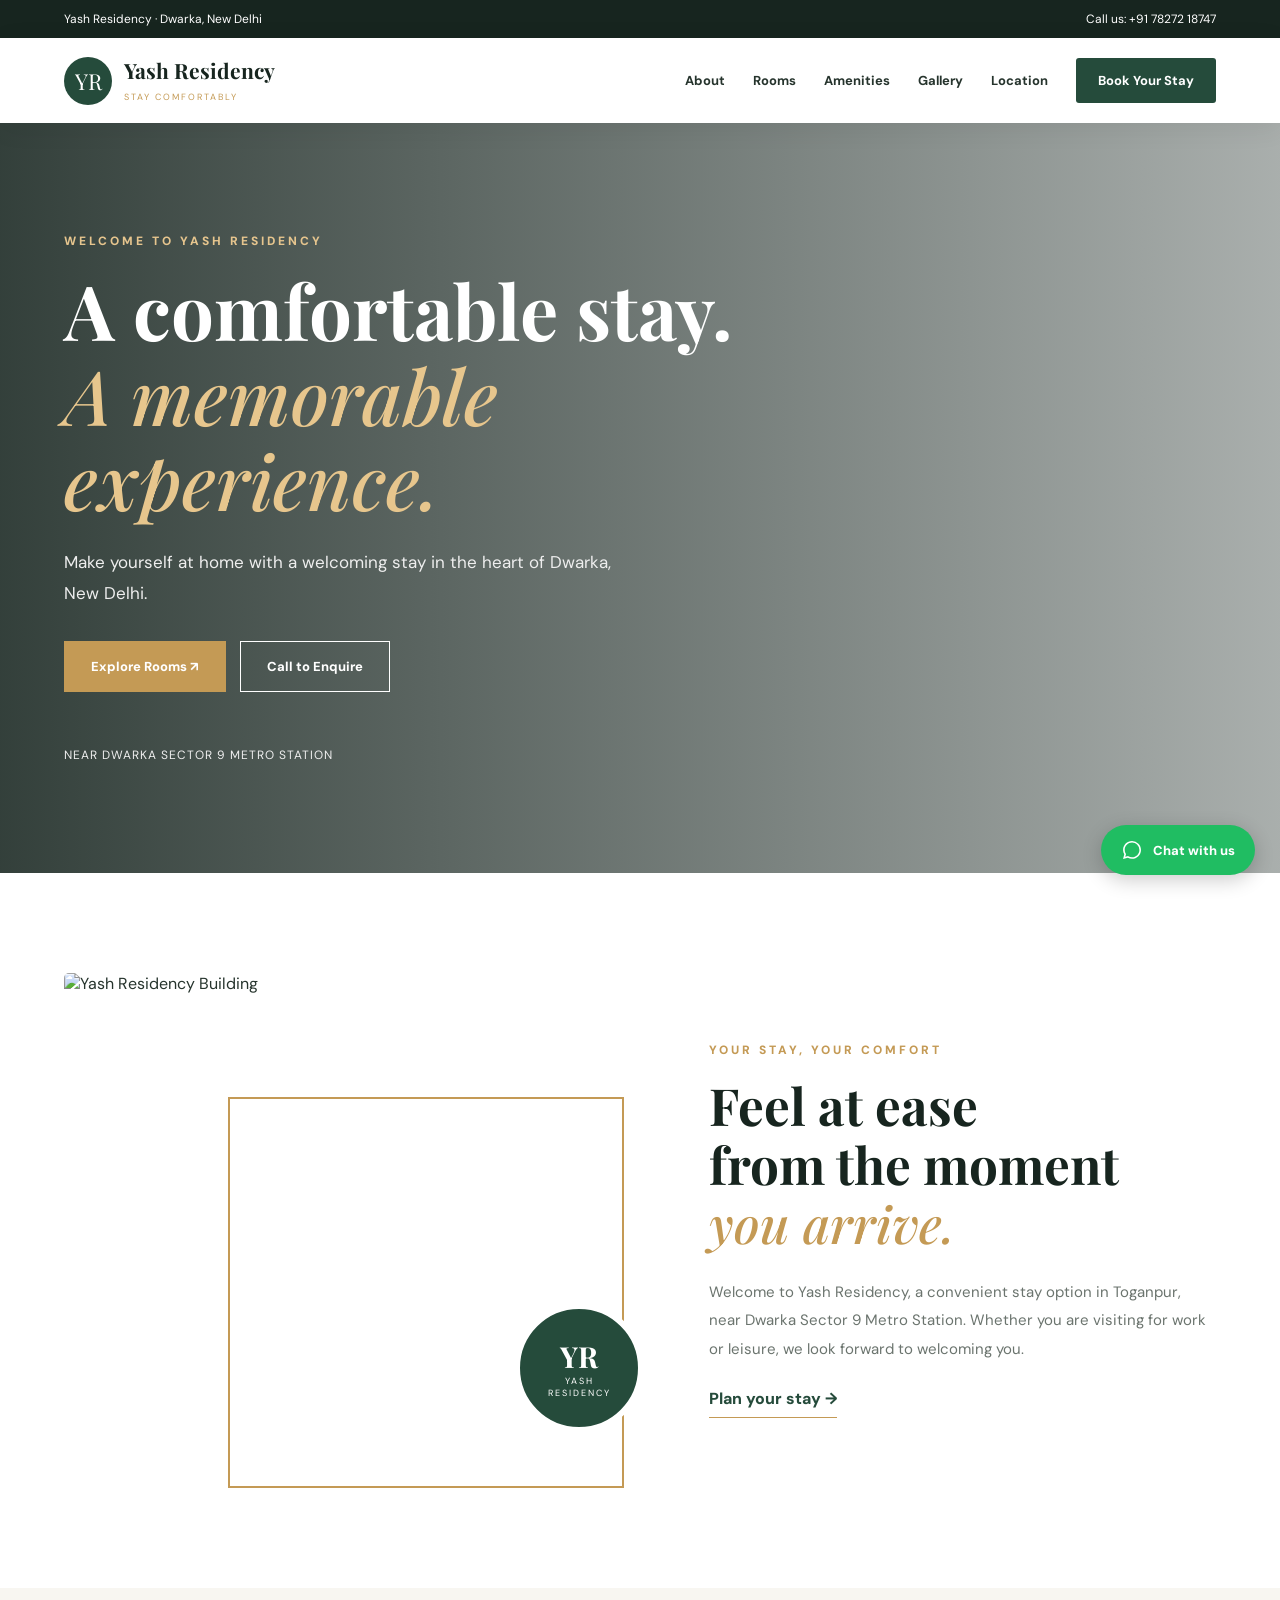
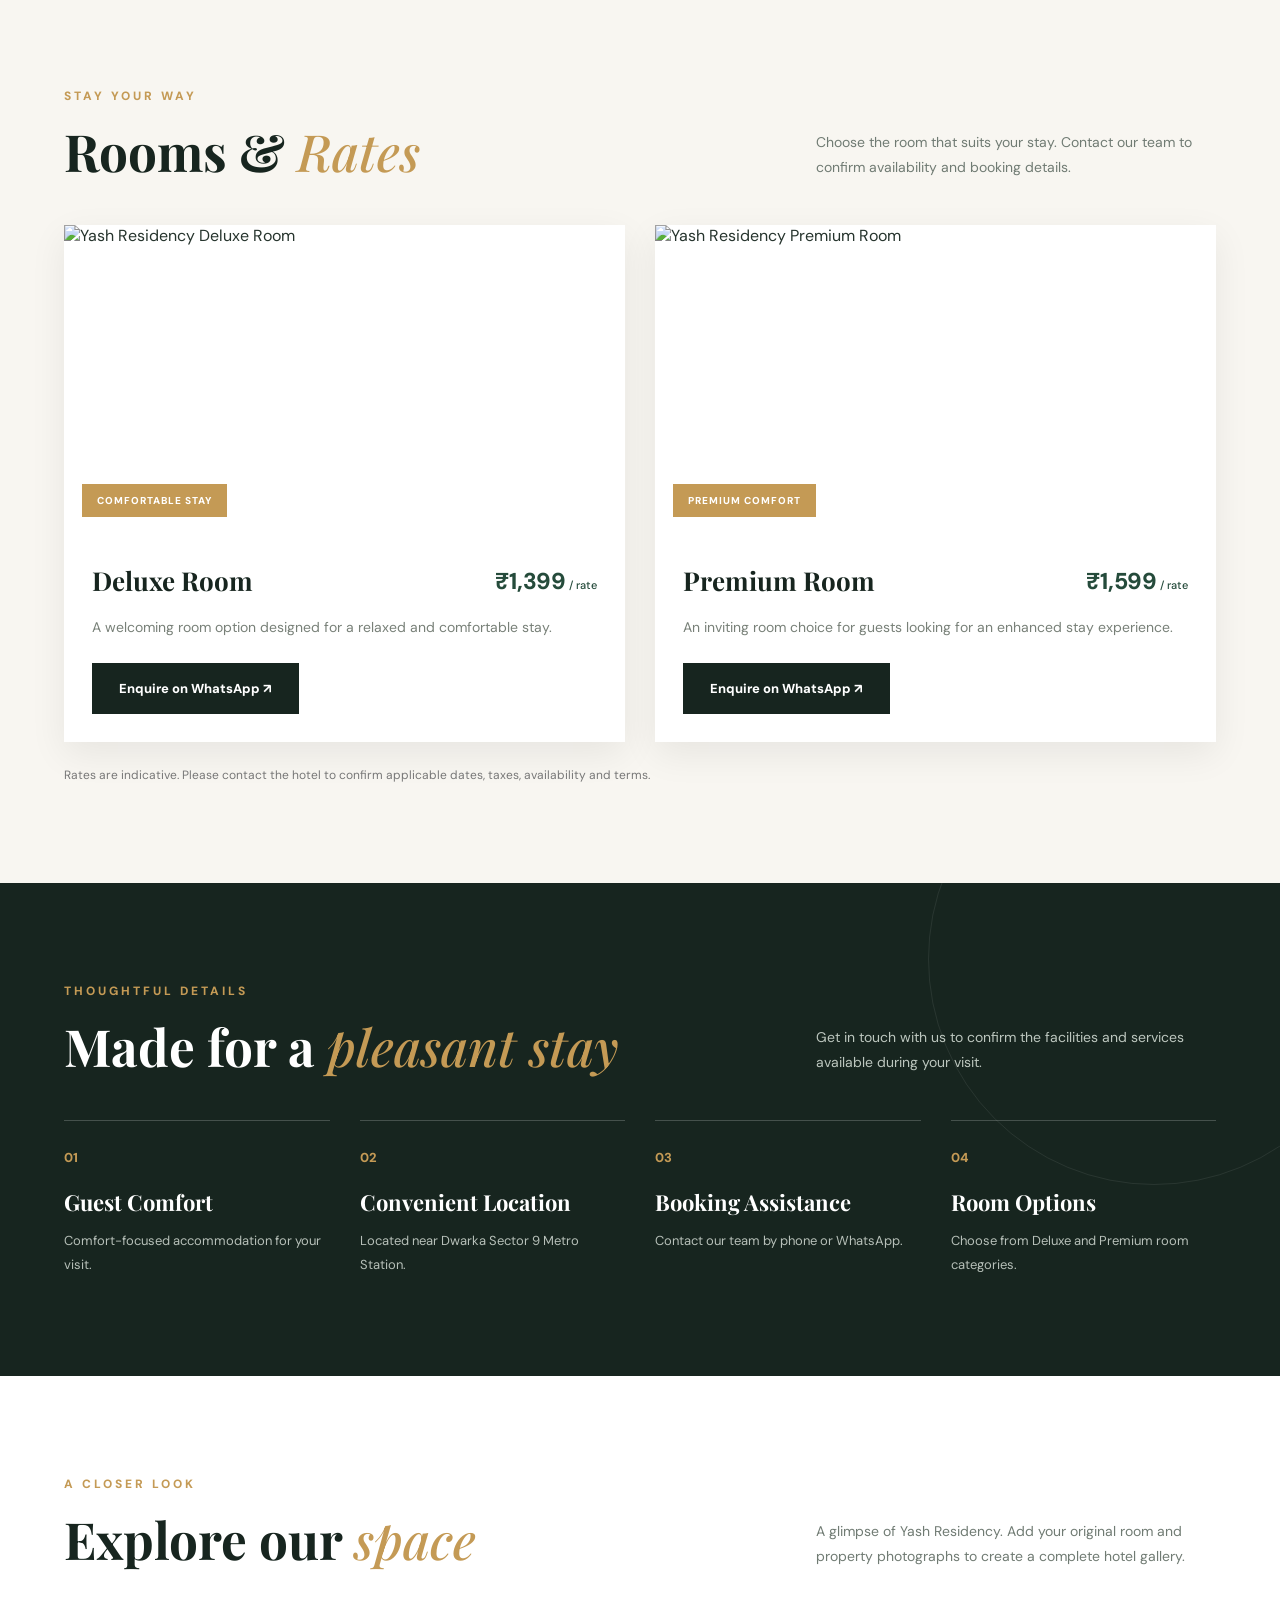
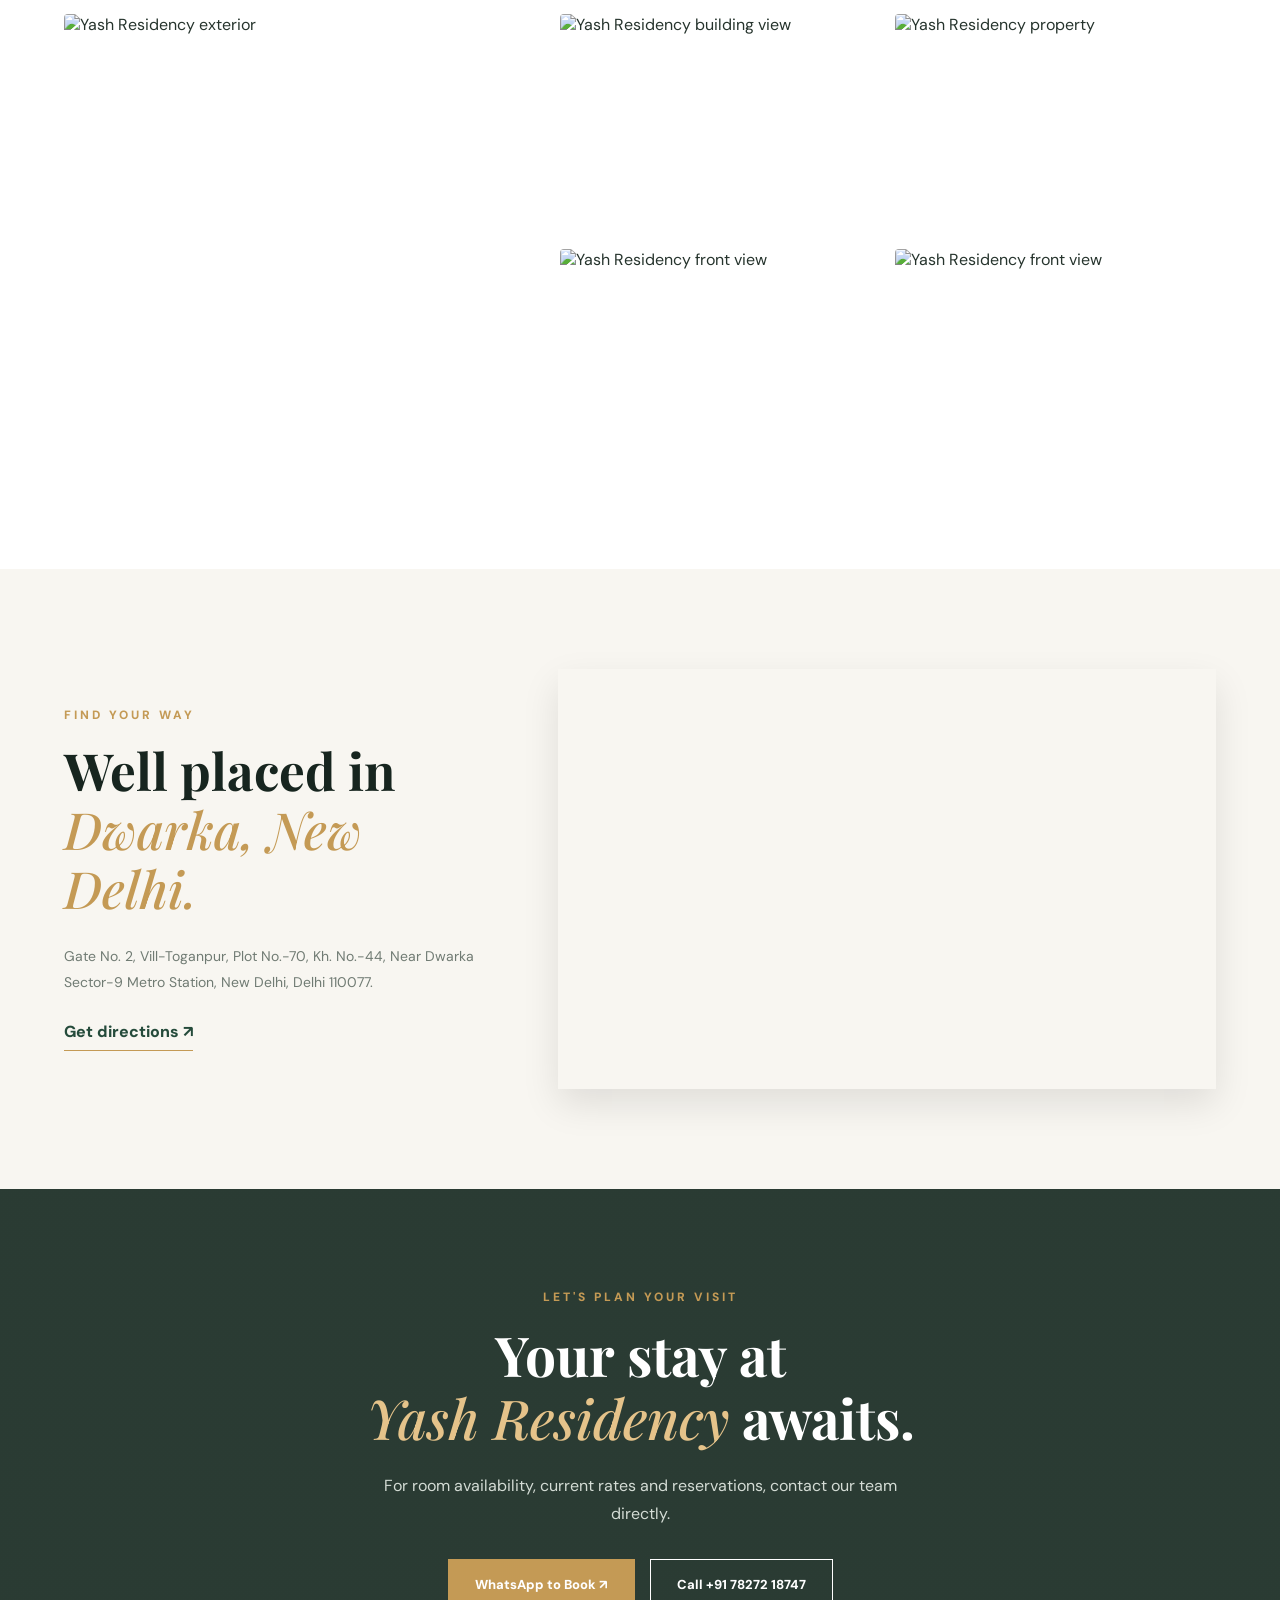
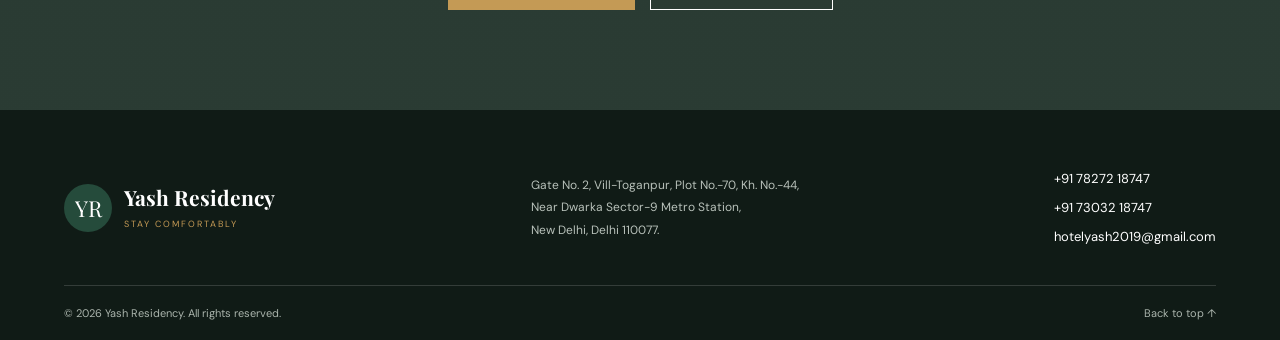
==== index.html @ b63e651e "Add files via upload" ====
<!DOCTYPE html>
<html lang="en">
<head>
<meta charset="UTF-8">
<meta name="viewport" content="width=device-width, initial-scale=1.0">
<meta name="description" content="Yash Residency - Luxury A/C Rooms in Dwarka, New Delhi.">
<title>Yash Residency | Luxury A/C Rooms</title>

<link rel="preconnect" href="https://fonts.googleapis.com">
<link rel="preconnect" href="https://fonts.gstatic.com" crossorigin>
<link href="https://fonts.googleapis.com/css2?family=DM+Sans:wght@400;500;600;700;800&family=Playfair+Display:wght@500;600;700&display=swap" rel="stylesheet">

<style>
:root {
  --dark:#17251f;
  --green:#254b3b;
  --gold:#c49a55;
  --cream:#f8f6f1;
  --white:#fff;
  --text:#26342d;
}

*{margin:0;padding:0;box-sizing:border-box}
html{scroll-behavior:smooth}
body{
  font-family:'DM Sans',sans-serif;
  color:var(--text);
  background:#fff;
}
a{text-decoration:none;color:inherit}
img{width:100%;display:block}
.container{width:min(1180px,90%);margin:auto}
.section-pad{padding:100px 0}
.eyebrow{
  color:var(--gold);
  font-size:12px;
  font-weight:800;
  letter-spacing:3px;
  display:block;
  margin-bottom:18px;
}
h1,h2,h3{font-family:'Playfair Display',serif}
h2{font-size:clamp(34px,4vw,53px);line-height:1.15;color:var(--dark)}
h2 em{color:var(--gold);font-weight:500}

/* TOP BAR */
.topbar{
  background:var(--dark);
  color:white;
  padding:11px 0;
  font-size:12px;
}
.topbar-inner{
  display:flex;
  justify-content:space-between;
  gap:15px;
}

/* HEADER */
.site-header{
  position:sticky;
  top:0;
  z-index:1000;
  background:#fff;
  box-shadow:0 5px 25px rgba(0,0,0,.07);
}
.nav-wrap{
  min-height:85px;
  display:flex;
  align-items:center;
  justify-content:space-between;
  gap:20px;
}
.brand{display:flex;align-items:center;gap:12px}
.brand-mark{
  width:48px;height:48px;
  display:grid;place-items:center;
  background:var(--green);
  color:white;
  font-family:'Playfair Display',serif;
  font-size:22px;
  border-radius:50%;
}
.brand-copy strong{
  display:block;
  color:var(--dark);
  font-family:'Playfair Display',serif;
  font-size:21px;
}
.brand-copy small{
  color:var(--gold);
  letter-spacing:2px;
  font-size:9px;
}
.main-nav{display:flex;align-items:center;gap:28px}
.main-nav a{
  font-size:13px;
  font-weight:700;
  transition:.3s;
}
.main-nav a:hover{color:var(--gold)}
.main-nav .nav-cta{
  background:var(--green);
  color:white;
  padding:14px 22px;
  border-radius:3px;
}
.menu-toggle{
  display:none;
  background:none;
  border:0;
  font-size:27px;
  cursor:pointer;
}

/* HERO */
.hero{
  min-height:690px;
  position:relative;
  display:flex;
  align-items:center;
  color:white;
  background:
    linear-gradient(90deg,rgba(10,25,19,.83),rgba(10,25,19,.35)),
    url('images/Modern Marble Lobby Reception.png') center 48%/cover no-repeat;
}
.hero-content{position:relative;z-index:2;padding:110px 0}
.hero .eyebrow{color:#e6c58e}
.hero h1{
  font-size:clamp(44px,6vw,76px);
  line-height:1.12;
  max-width:800px;
  margin-bottom:25px;
}
.hero h1 em{color:#e7c68d;font-weight:500}
.hero-text{
  max-width:570px;
  color:#eee;
  font-size:17px;
  line-height:1.8;
  margin-bottom:32px;
}
.hero-actions{display:flex;gap:14px;flex-wrap:wrap}
.btn{
  display:inline-flex;
  justify-content:center;
  align-items:center;
  gap:15px;
  padding:16px 26px;
  font-size:13px;
  font-weight:800;
  transition:.3s;
  border:1px solid transparent;
}
.btn-gold{background:var(--gold);color:white}
.btn-gold:hover{background:#a77d3c;transform:translateY(-3px)}
.btn-outline{border-color:white;color:white}
.btn-outline:hover{background:white;color:var(--dark)}
.hero-note{
  margin-top:55px;
  font-size:12px;
  letter-spacing:1px;
  color:#eee;
}

/* INTRO */
.intro-grid{
  display:grid;
  grid-template-columns:1.05fr .95fr;
  align-items:center;
  gap:85px;
}
.intro-visual{position:relative;padding:0 25px 25px 0}
.intro-photo{
  height:490px;
  overflow:hidden;
  border-radius:5px;
}
.intro-photo img{height:100%;object-fit:cover}
.intro-visual:after{
  content:"";
  position:absolute;
  width:70%;
  height:75%;
  border:2px solid var(--gold);
  bottom:0;
  right:0;
  z-index:-1;
}
.experience-stamp{
  position:absolute;
  right:-20px;
  bottom:55px;
  width:130px;height:130px;
  border-radius:50%;
  background:var(--green);
  color:white;
  display:flex;
  align-items:center;
  justify-content:center;
  flex-direction:column;
  border:6px solid white;
}
.experience-stamp strong{font-size:29px;font-family:'Playfair Display'}
.experience-stamp span{font-size:9px;letter-spacing:2px;text-align:center}
.intro-copy h2{margin-bottom:25px}
.intro-copy p{
  font-size:15px;
  line-height:1.9;
  color:#6b746e;
  margin-bottom:25px;
}
.text-link{
  color:var(--green);
  font-weight:800;
  border-bottom:1px solid var(--gold);
  padding-bottom:8px;
  display:inline-block;
}

/* ROOMS */
.rooms{background:var(--cream)}
.section-heading{
  display:flex;
  justify-content:space-between;
  align-items:end;
  gap:30px;
  margin-bottom:45px;
}
.section-heading p{
  max-width:400px;
  color:#707b73;
  line-height:1.8;
  font-size:14px;
}
.room-grid{
  display:grid;
  grid-template-columns:repeat(2,1fr);
  gap:30px;
}
.room-card{
  background:white;
  box-shadow:0 12px 35px rgba(0,0,0,.07);
  overflow:hidden;
  transition:.35s;
}
.room-card:hover{transform:translateY(-7px)}
.room-image{
  height:310px;
  position:relative;
  overflow:hidden;
}
.room-image img{
  height:100%;
  object-fit:cover;
  transition:.5s;
}
.room-card:hover .room-image img{transform:scale(1.05)}
.room-tag{
  position:absolute;
  bottom:18px;
  left:18px;
  background:var(--gold);
  color:white;
  padding:10px 15px;
  font-size:10px;
  letter-spacing:1px;
  font-weight:800;
}
.room-info{padding:28px}
.room-title-row{
  display:flex;
  justify-content:space-between;
  align-items:center;
  gap:15px;
  flex-wrap:wrap;
}
.room-title-row h3{font-size:26px;color:var(--dark)}
.room-price{font-size:23px;color:var(--green);font-weight:800}
.room-price small{font-size:11px;font-weight:500}
.room-info p{
  color:#788078;
  line-height:1.8;
  font-size:14px;
  margin:17px 0 22px;
}
.btn-dark{background:var(--dark);color:white}
.btn-dark:hover{background:var(--gold)}
.rate-note{
  font-size:12px;
  color:#777;
  margin-top:25px;
}

/* AMENITIES */
.amenities{
  background:var(--dark);
  color:white;
  position:relative;
  overflow:hidden;
}
.amenities:before{
  content:"";
  position:absolute;
  width:450px;height:450px;
  border:1px solid rgba(255,255,255,.08);
  border-radius:50%;
  right:-100px;top:-150px;
}
.section-heading-light h2{color:white}
.section-heading-light p{color:#bdc7bf}
.amenity-grid{
  display:grid;
  grid-template-columns:repeat(4,1fr);
  gap:30px;
}
.amenity{
  border-top:1px solid rgba(255,255,255,.2);
  padding-top:25px;
}
.amenity span{
  color:var(--gold);
  font-size:13px;
  font-weight:800;
}
.amenity h3{font-size:22px;margin:20px 0 12px}
.amenity p{
  color:#b7c0b9;
  font-size:13px;
  line-height:1.8;
}

/* GALLERY */
.gallery-grid{
  display:grid;
  grid-template-columns:1.5fr 1fr 1fr;
  grid-template-rows:220px 220px;
  gap:15px;
}
.gallery-item{
  overflow:hidden;
  border-radius:4px;
}
.gallery-item img{
  height:100%;
  object-fit:cover;
  transition:.5s;
}
.gallery-item:hover img{transform:scale(1.07)}
.gallery-large{grid-row:span 2}

/* LOCATION */
.location{background:var(--cream)}
.location-grid{
  display:grid;
  grid-template-columns:.8fr 1.2fr;
  align-items:center;
  gap:55px;
}
.location-copy h2{margin-bottom:25px}
.location-copy p{
  color:#707b73;
  line-height:1.9;
  font-size:14px;
  margin-bottom:25px;
}
.map-wrap{
  height:420px;
  box-shadow:0 15px 35px rgba(0,0,0,.1);
}
.map-wrap iframe{width:100%;height:100%;border:0}

/* BOOKING */
.booking{
  text-align:center;
  color:white;
  background:
   linear-gradient(rgba(16,35,26,.89),rgba(16,35,26,.89)),
   url('images/hotel-exterior.jpg') center/cover no-repeat;
}
.booking h2{color:white;font-size:clamp(36px,5vw,55px)}
.booking h2 em{color:#e5c38a}
.booking p{
  color:#d4dcd5;
  max-width:550px;
  margin:22px auto 30px;
  line-height:1.8;
}
.booking-actions{
  display:flex;
  justify-content:center;
  gap:15px;
  flex-wrap:wrap;
}

/* FOOTER */
.footer{background:#101b16;color:white;padding:60px 0 20px}
.footer-main{
  display:flex;
  justify-content:space-between;
  align-items:center;
  gap:30px;
  flex-wrap:wrap;
  padding-bottom:40px;
}
.brand-footer .brand-copy strong{color:white}
.footer-main p{
  color:#b8c1ba;
  font-size:12px;
  line-height:1.9;
}
.footer-contact{display:flex;flex-direction:column;gap:12px;font-size:13px}
.footer-contact a:hover{color:var(--gold)}
.footer-bottom{
  border-top:1px solid rgba(255,255,255,.15);
  padding-top:20px;
  display:flex;
  justify-content:space-between;
  gap:15px;
  font-size:11px;
  color:#aab4ac;
}

/* WHATSAPP */
.whatsapp-float{
  position:fixed;
  bottom:25px;
  right:25px;
  z-index:2000;
  background:#20bd62;
  color:white;
  padding:14px 20px;
  border-radius:50px;
  display:flex;
  align-items:center;
  gap:10px;
  font-size:13px;
  font-weight:800;
  box-shadow:0 5px 20px rgba(0,0,0,.2);
}
.whatsapp-float svg{width:22px;height:22px;fill:white}

/* RESPONSIVE */
@media(max-width:900px){
  .main-nav{gap:15px}
  .intro-grid,.location-grid{gap:35px}
  .amenity-grid{grid-template-columns:repeat(2,1fr)}
}
@media(max-width:700px){
  .topbar-inner{font-size:10px}
  .nav-wrap{min-height:72px}
  .menu-toggle{display:block}
  .main-nav{
    display:none;
    position:absolute;
    top:72px;left:0;
    width:100%;
    background:white;
    padding:20px 5%;
    flex-direction:column;
    align-items:stretch;
    gap:0;
    box-shadow:0 10px 20px rgba(0,0,0,.1);
  }
  .main-nav.active{display:flex}
  .main-nav a{padding:14px 0;border-bottom:1px solid #eee}
  .main-nav .nav-cta{text-align:center;margin-top:12px;padding:14px}
  .hero{min-height:590px;background-position:center}
  .hero-content{padding:85px 0}
  .hero h1{font-size:43px}
  .hero-text{font-size:14px}
  .section-pad{padding:70px 0}
  .intro-grid,.location-grid{grid-template-columns:1fr}
  .intro-visual{margin-right:15px}
  .intro-photo{height:330px}
  .experience-stamp{width:105px;height:105px;right:-12px}
  .section-heading{display:block}
  .section-heading p{margin-top:18px}
  .room-grid{grid-template-columns:1fr}
  .room-image{height:250px}
  .amenity-grid{grid-template-columns:1fr 1fr;gap:25px 18px}
  .gallery-grid{
    grid-template-columns:1fr 1fr;
    grid-template-rows:200px 150px 150px;
  }
  .gallery-large{grid-row:span 2}
  .map-wrap{height:330px}
  .footer-main{align-items:flex-start;flex-direction:column}
  .footer-bottom{flex-direction:column}
}
@media(max-width:400px){
  .topbar-inner{flex-direction:column;gap:5px}
  .hero h1{font-size:36px}
  .amenity-grid{grid-template-columns:1fr}
  .room-title-row h3{font-size:23px}
  .whatsapp-float{right:12px;bottom:12px}
}
</style>
</head>

<body>

<!-- TOP BAR -->
<div class="topbar">
  <div class="container topbar-inner">
    <span>Yash Residency · Dwarka, New Delhi</span>
    <a href="tel:+917827218747">Call us: +91 78272 18747</a>
  </div>
</div>

<!-- HEADER -->
<header class="site-header" id="top">
  <div class="container nav-wrap">
    <a class="brand" href="#top">
      <span class="brand-mark">YR</span>
      <span class="brand-copy">
        <strong>Yash Residency</strong>
        <small>STAY COMFORTABLY</small>
      </span>
    </a>

    <button class="menu-toggle" aria-label="Toggle navigation">☰</button>

    <nav class="main-nav">
      <a href="#about">About</a>
      <a href="#rooms">Rooms</a>
      <a href="#amenities">Amenities</a>
      <a href="#gallery">Gallery</a>
      <a href="#location">Location</a>
      <a class="nav-cta" href="#booking">Book Your Stay</a>
    </nav>
  </div>
</header>

<main>

<!-- HERO BANNER -->
<section class="hero">
  <div class="container hero-content">
    <span class="eyebrow">WELCOME TO YASH RESIDENCY</span>
    <h1>A comfortable stay.<br><em>A memorable experience.</em></h1>
    <p class="hero-text">
      Make yourself at home with a welcoming stay in the heart of Dwarka, New Delhi.
    </p>
    <div class="hero-actions">
      <a class="btn btn-gold" href="#rooms">Explore Rooms ↗</a>
      <a class="btn btn-outline" href="tel:+917827218747">Call to Enquire</a>
    </div>
    <div class="hero-note">NEAR DWARKA SECTOR 9 METRO STATION</div>
  </div>
</section>

<!-- ABOUT -->
<section class="intro section-pad" id="about">
  <div class="container intro-grid">

    <div class="intro-visual">
      <div class="intro-photo">
        <img src="images/Modern Cream Façade with Balconies.webp" alt="Yash Residency Building">
      </div>
      <div class="experience-stamp">
        <strong>YR</strong>
        <span>YASH<br>RESIDENCY</span>
      </div>
    </div>

    <div class="intro-copy">
      <span class="eyebrow">YOUR STAY, YOUR COMFORT</span>
      <h2>Feel at ease<br>from the moment<br><em>you arrive.</em></h2>
      <p>
        Welcome to Yash Residency, a convenient stay option in Toganpur,
        near Dwarka Sector 9 Metro Station. Whether you are visiting
        for work or leisure, we look forward to welcoming you.
      </p>
      <a class="text-link" href="#booking">Plan your stay →</a>
    </div>

  </div>
</section>

<!-- ROOMS -->
<section class="rooms section-pad" id="rooms">
  <div class="container">

    <div class="section-heading">
      <div>
        <span class="eyebrow">STAY YOUR WAY</span>
        <h2>Rooms & <em>Rates</em></h2>
      </div>
      <p>Choose the room that suits your stay. Contact our team to confirm availability and booking details.</p>
    </div>

    <div class="room-grid">

      <article class="room-card">
        <div class="room-image">
          <img src="images/dulex.webp" alt="Yash Residency Deluxe Room">
          <span class="room-tag">COMFORTABLE STAY</span>
        </div>
        <div class="room-info">
          <div class="room-title-row">
            <h3>Deluxe Room</h3>
            <span class="room-price">₹1,399<small> / rate</small></span>
          </div>
          <p>A welcoming room option designed for a relaxed and comfortable stay.</p>
          <a class="btn btn-dark" href="https://wa.me/919990254464?text=Hello%20Yash%20Residency%2C%20I%20would%20like%20to%20enquire%20about%20the%20Deluxe%20Room." target="_blank">Enquire on WhatsApp ↗</a>
        </div>
      </article>

      <article class="room-card">
        <div class="room-image">
          <img src="images/1.webp" alt="Yash Residency Premium Room">
          <span class="room-tag">PREMIUM COMFORT</span>
        </div>
        <div class="room-info">
          <div class="room-title-row">
            <h3>Premium Room</h3>
            <span class="room-price">₹1,599<small> / rate</small></span>
          </div>
          <p>An inviting room choice for guests looking for an enhanced stay experience.</p>
          <a class="btn btn-dark" href="https://wa.me/919990254464?text=Hello%20Yash%20Residency%2C%20I%20would%20like%20to%20enquire%20about%20the%20Premium%20Room." target="_blank">Enquire on WhatsApp ↗</a>
        </div>
      </article>

    </div>
    <p class="rate-note">Rates are indicative. Please contact the hotel to confirm applicable dates, taxes, availability and terms.</p>

  </div>
</section>

<!-- AMENITIES -->
<section class="amenities section-pad" id="amenities">
  <div class="container">

    <div class="section-heading section-heading-light">
      <div>
        <span class="eyebrow">THOUGHTFUL DETAILS</span>
        <h2>Made for a <em>pleasant stay</em></h2>
      </div>
      <p>Get in touch with us to confirm the facilities and services available during your visit.</p>
    </div>

    <div class="amenity-grid">
      <div class="amenity">
        <span>01</span>
        <h3>Guest Comfort</h3>
        <p>Comfort-focused accommodation for your visit.</p>
      </div>
      <div class="amenity">
        <span>02</span>
        <h3>Convenient Location</h3>
        <p>Located near Dwarka Sector 9 Metro Station.</p>
      </div>
      <div class="amenity">
        <span>03</span>
        <h3>Booking Assistance</h3>
        <p>Contact our team by phone or WhatsApp.</p>
      </div>
      <div class="amenity">
        <span>04</span>
        <h3>Room Options</h3>
        <p>Choose from Deluxe and Premium room categories.</p>
      </div>
    </div>

  </div>
</section>

<!-- GALLERY -->
<section class="gallery section-pad" id="gallery">
  <div class="container">

    <div class="section-heading">
      <div>
        <span class="eyebrow">A CLOSER LOOK</span>
        <h2>Explore our <em>space</em></h2>
      </div>
      <p>A glimpse of Yash Residency. Add your original room and property photographs to create a complete hotel gallery.</p>
    </div>

    <div class="gallery-grid">
      <div class="gallery-item gallery-large">
        <img src="images/Modern Marble Lobby Reception.png" alt="Yash Residency exterior">
      </div>
      <div class="gallery-item">
        <img src="images/lift.webp" alt="Yash Residency building view">
      </div>
      <div class="gallery-item">
        <img src="images/bathroom.png" alt="Yash Residency property">
      </div>
      <div class="gallery-item">
        <img src="images/room.png" alt="Yash Residency front view">
      </div>
       <div class="gallery-item">
        <img src="images/card.png" alt="Yash Residency front view">
      </div>
    </div>

  </div>
</section>

<!-- LOCATION -->
<section class="location section-pad" id="location">
  <div class="container location-grid">

    <div class="location-copy">
      <span class="eyebrow">FIND YOUR WAY</span>
      <h2>Well placed in<br><em>Dwarka, New Delhi.</em></h2>
      <p>
        Gate No. 2, Vill-Toganpur, Plot No.-70, Kh. No.-44,
        Near Dwarka Sector-9 Metro Station, New Delhi,
        Delhi 110077.
      </p>
      <a class="text-link" href="https://www.google.com/maps/search/?api=1&query=Yash+Residency+Gate+No+2+Toganpur+Dwarka+Sector+9+New+Delhi" target="_blank">Get directions ↗</a>
    </div>

    <div class="map-wrap">
      <iframe
        title="Yash Residency Location"
        src="https://www.google.com/maps?q=Gate%20No.%202%2C%20Vill-Toganpur%2C%20Dwarka%20Sector-9%2C%20New%20Delhi%20110077&output=embed"
        loading="lazy">
      </iframe>
    </div>

  </div>
</section>

<!-- BOOKING -->
<section class="booking section-pad" id="booking">
  <div class="container">
    <span class="eyebrow">LET'S PLAN YOUR VISIT</span>
    <h2>Your stay at<br><em>Yash Residency</em> awaits.</h2>
    <p>For room availability, current rates and reservations, contact our team directly.</p>

    <div class="booking-actions">
      <a class="btn btn-gold" href="https://wa.me/919990254464?text=Hello%20Yash%20Residency%2C%20I%20would%20like%20to%20check%20room%20availability." target="_blank">WhatsApp to Book ↗</a>
      <a class="btn btn-outline" href="tel:+917827218747">Call +91 78272 18747</a>
    </div>
  </div>
</section>

</main>

<!-- FOOTER -->
<footer class="footer">
  <div class="container">

    <div class="footer-main">

      <a class="brand brand-footer" href="#top">
        <span class="brand-mark">YR</span>
        <span class="brand-copy">
          <strong>Yash Residency</strong>
          <small>STAY COMFORTABLY</small>
        </span>
      </a>

      <p>
        Gate No. 2, Vill-Toganpur, Plot No.-70, Kh. No.-44,<br>
        Near Dwarka Sector-9 Metro Station,<br>
        New Delhi, Delhi 110077.
      </p>

      <div class="footer-contact">
        <a href="tel:+917827218747">+91 78272 18747</a>
        <a href="tel:+917303218747">+91 73032 18747</a>
        <a href="mailto:hotelyash2019@gmail.com">hotelyash2019@gmail.com</a>
      </div>

    </div>

    <div class="footer-bottom">
      <span>© <span id="year"></span> Yash Residency. All rights reserved.</span>
      <a href="#top">Back to top ↑</a>
    </div>

  </div>
</footer>

<!-- WHATSAPP BUTTON -->
<a class="whatsapp-float"
   href="https://wa.me/919990254464?text=Hello%20Yash%20Residency%2C%20I%20would%20like%20to%20enquire%20about%20a%20room."
   target="_blank"
   aria-label="Chat with Yash Residency">

  <svg viewBox="0 0 32 32">
    <path d="M16.04 3C8.86 3 3.02 8.78 3.02 15.9c0 2.28.61 4.5 1.77 6.45L3 29l6.86-1.78a13.1 13.1 0 0 0 6.18 1.55h.01c7.18 0 13.02-5.79 13.02-12.9 0-3.45-1.36-6.69-3.82-9.12A13 13 0 0 0 16.04 3Zm0 23.58h-.01c-1.9 0-3.76-.5-5.39-1.45l-.39-.23-4.07 1.06 1.09-3.94-.25-.4a10.7 10.7 0 0 1-1.66-5.72c0-5.88 4.81-10.66 10.72-10.66 2.86 0 5.55 1.11 7.57 3.12a10.57 10.57 0 0 1 3.14 7.54c0 5.88-4.81 10.68-10.75 10.68Z"/>
  </svg>
  <span>Chat with us</span>
</a>

<script>
document.getElementById("year").textContent = new Date().getFullYear();

const toggle = document.querySelector(".menu-toggle");
const nav = document.querySelector(".main-nav");

toggle.addEventListener("click", function(){
  nav.classList.toggle("active");
});

document.querySelectorAll(".main-nav a").forEach(function(link){
  link.addEventListener("click", function(){
    nav.classList.remove("active");
  });
});
</script>

</body>
</html>
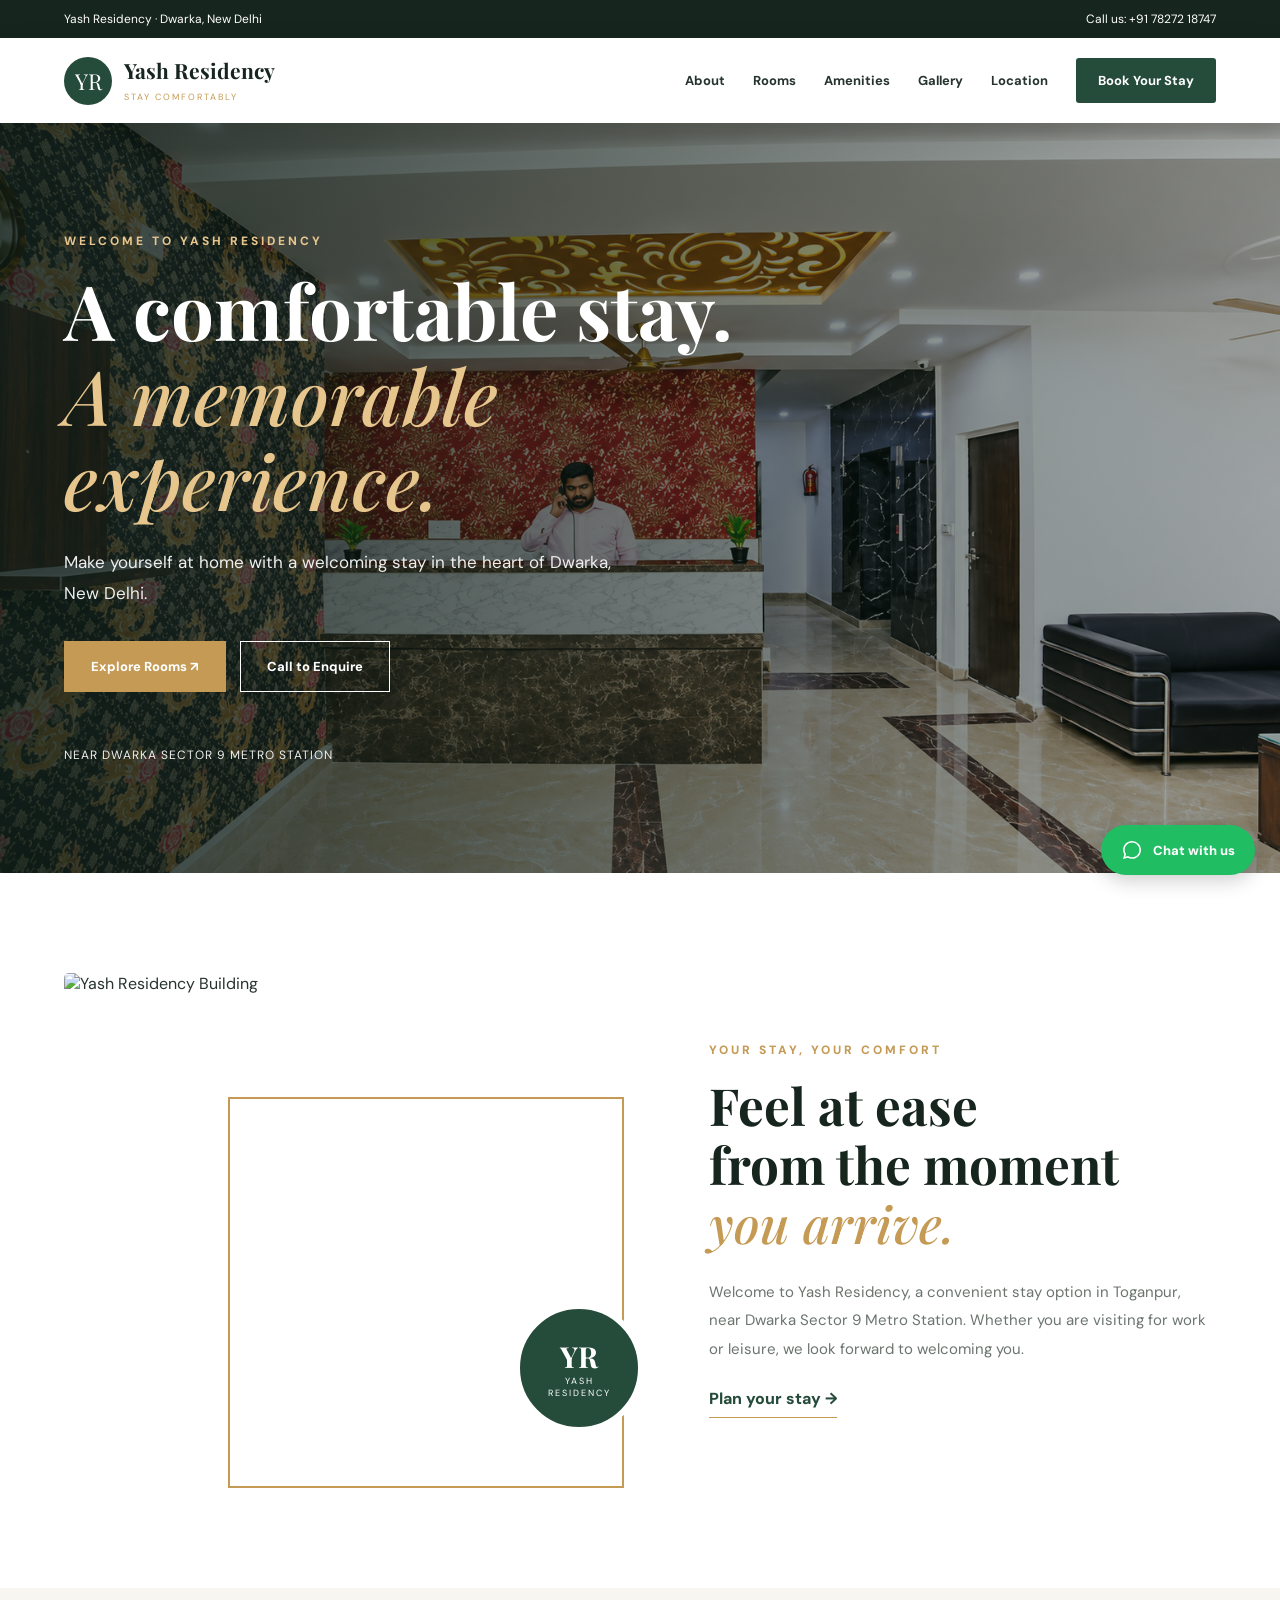
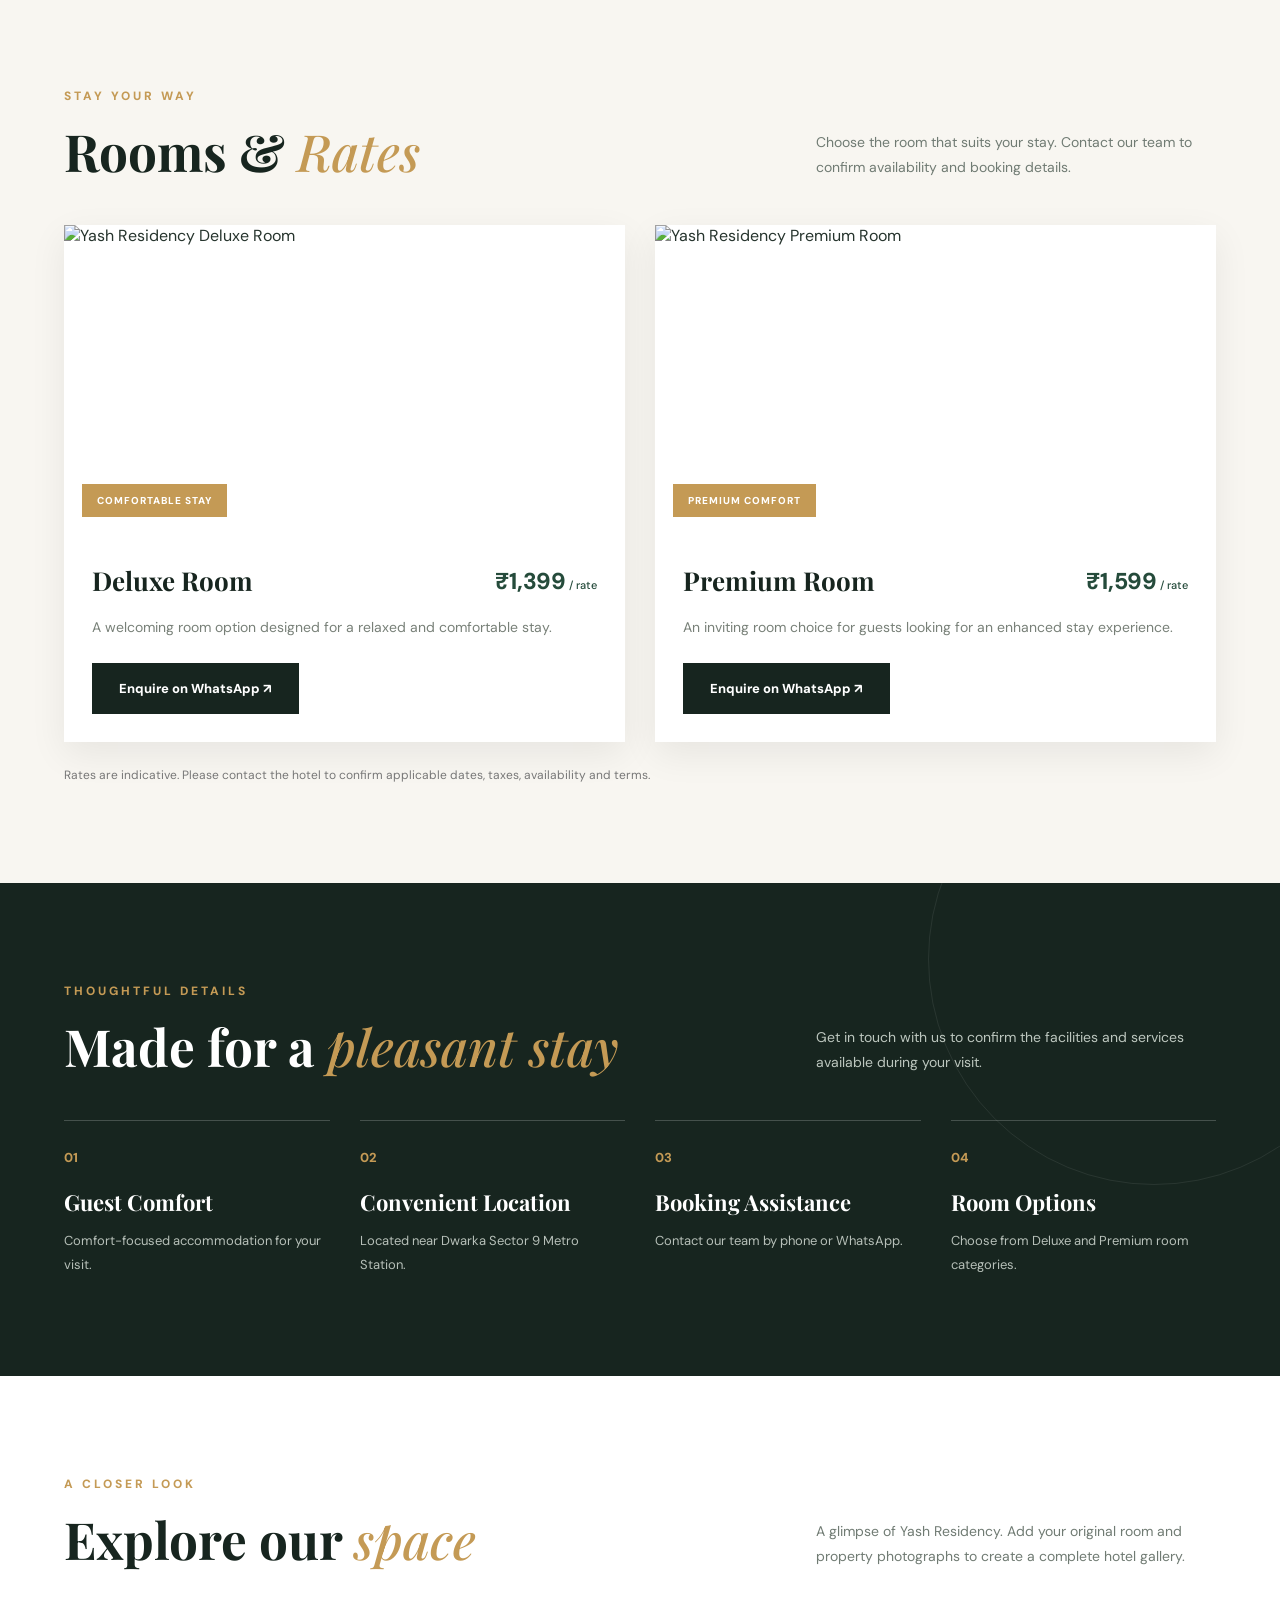
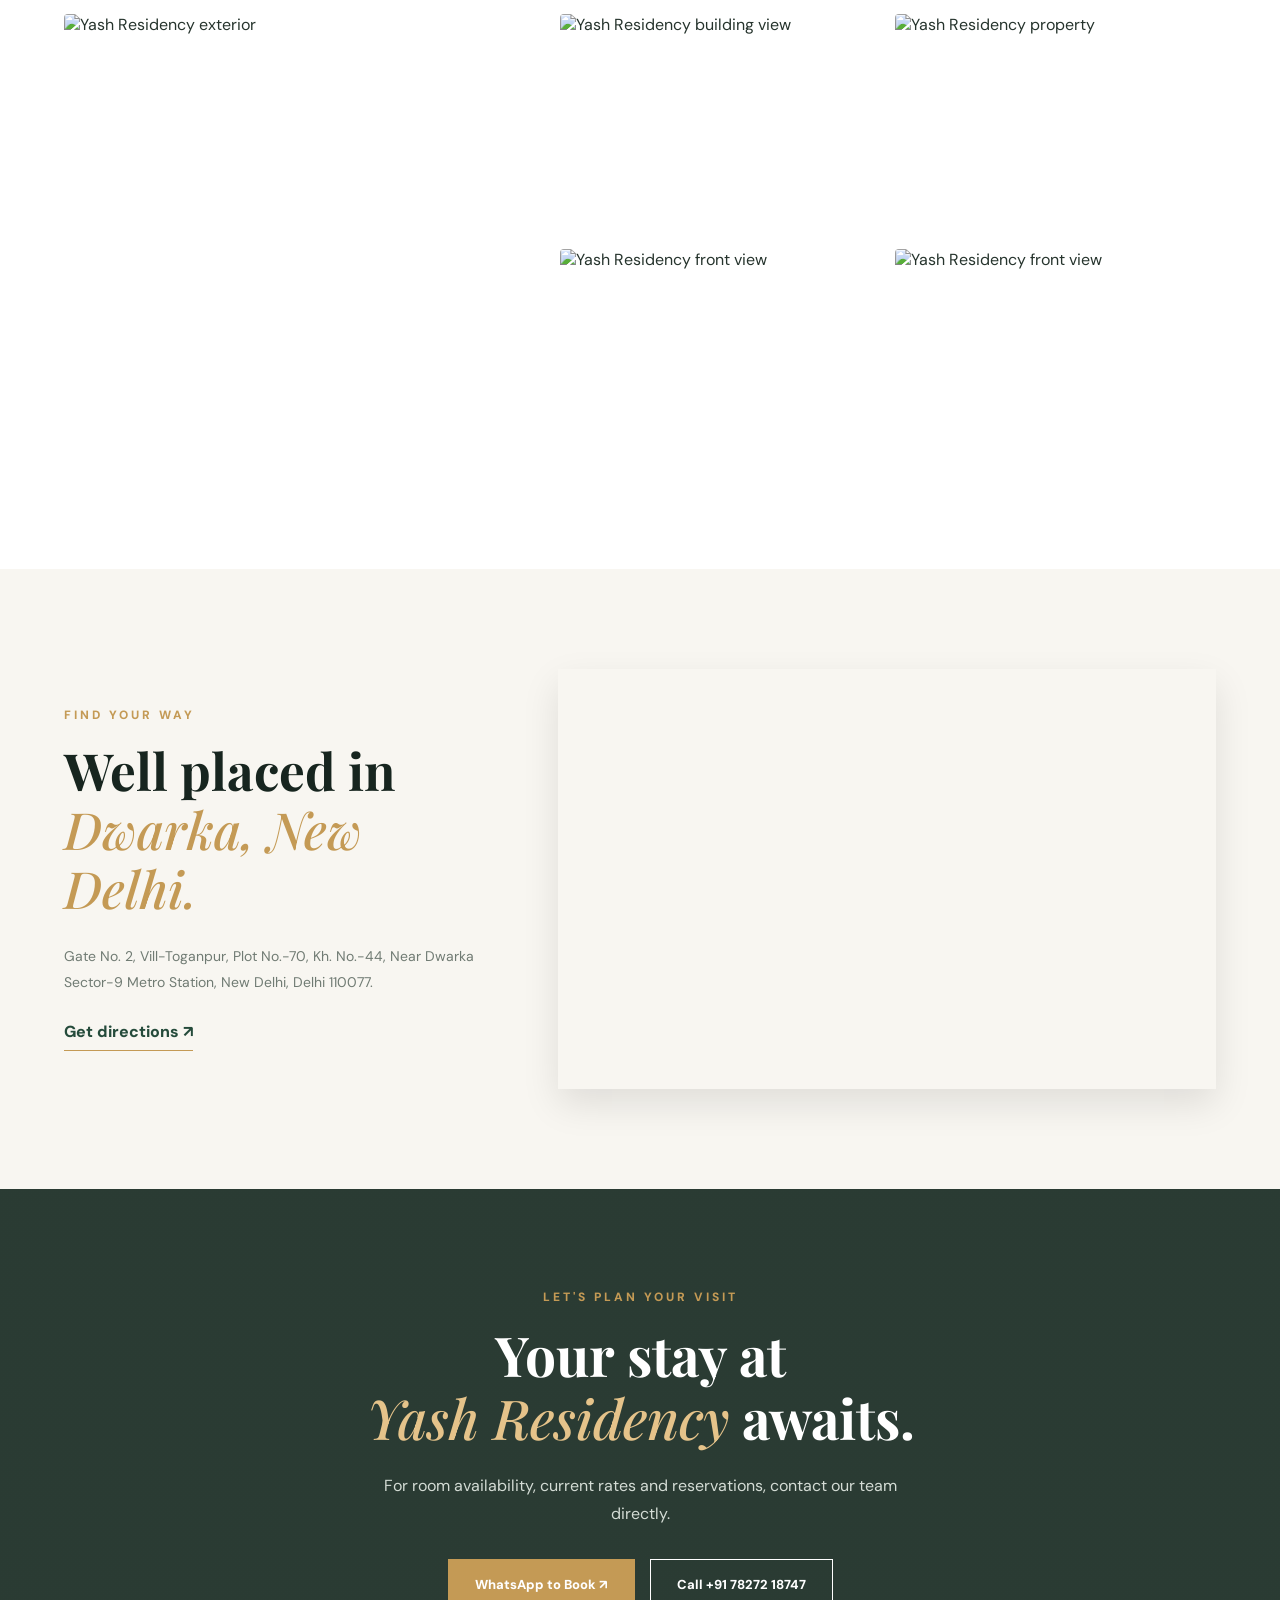
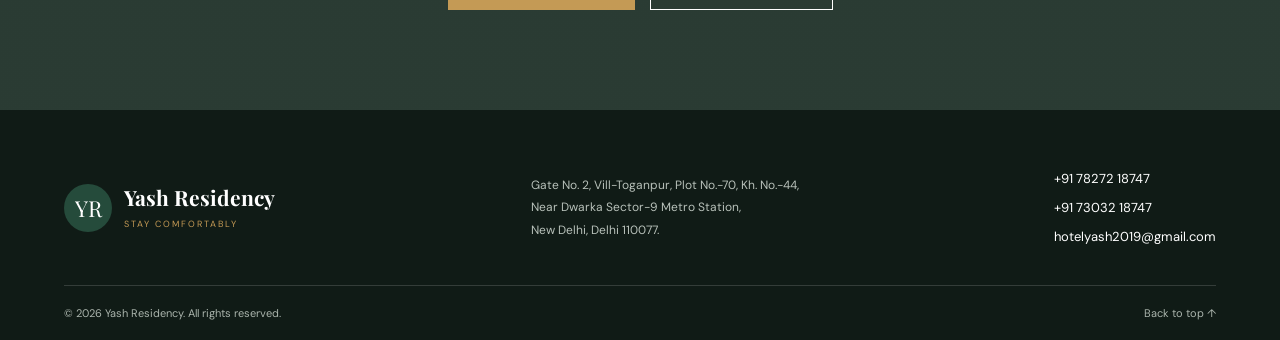
==== commit c0a99618: "Update index.html" ====
--- a/index.html
+++ b/index.html
@@ -123,7 +123,7 @@
   color:white;
   background:
     linear-gradient(90deg,rgba(10,25,19,.83),rgba(10,25,19,.35)),
-    url('images/Modern Marble Lobby Reception.png') center 48%/cover no-repeat;
+    url('/Modern Marble Lobby Reception.png') center 48%/cover no-repeat;
 }
 .hero-content{position:relative;z-index:2;padding:110px 0}
 .hero .eyebrow{color:#e6c58e}
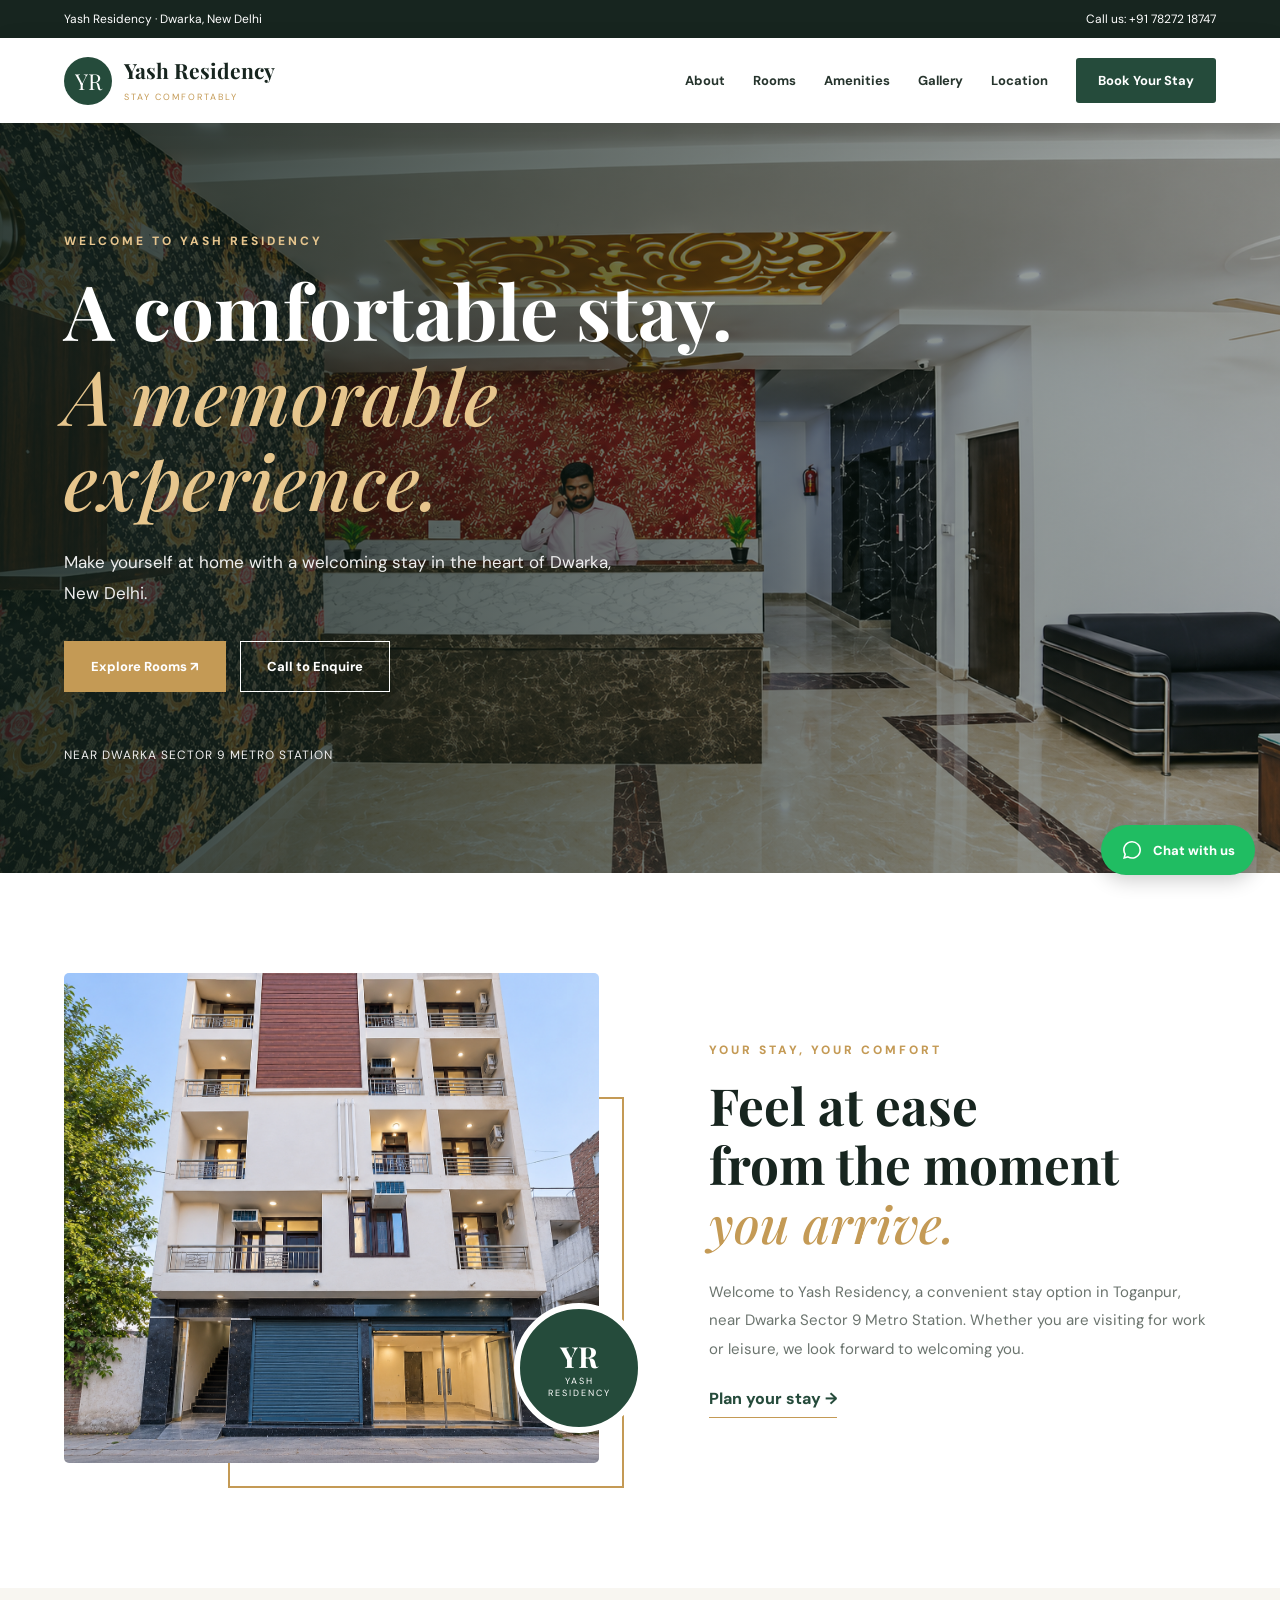
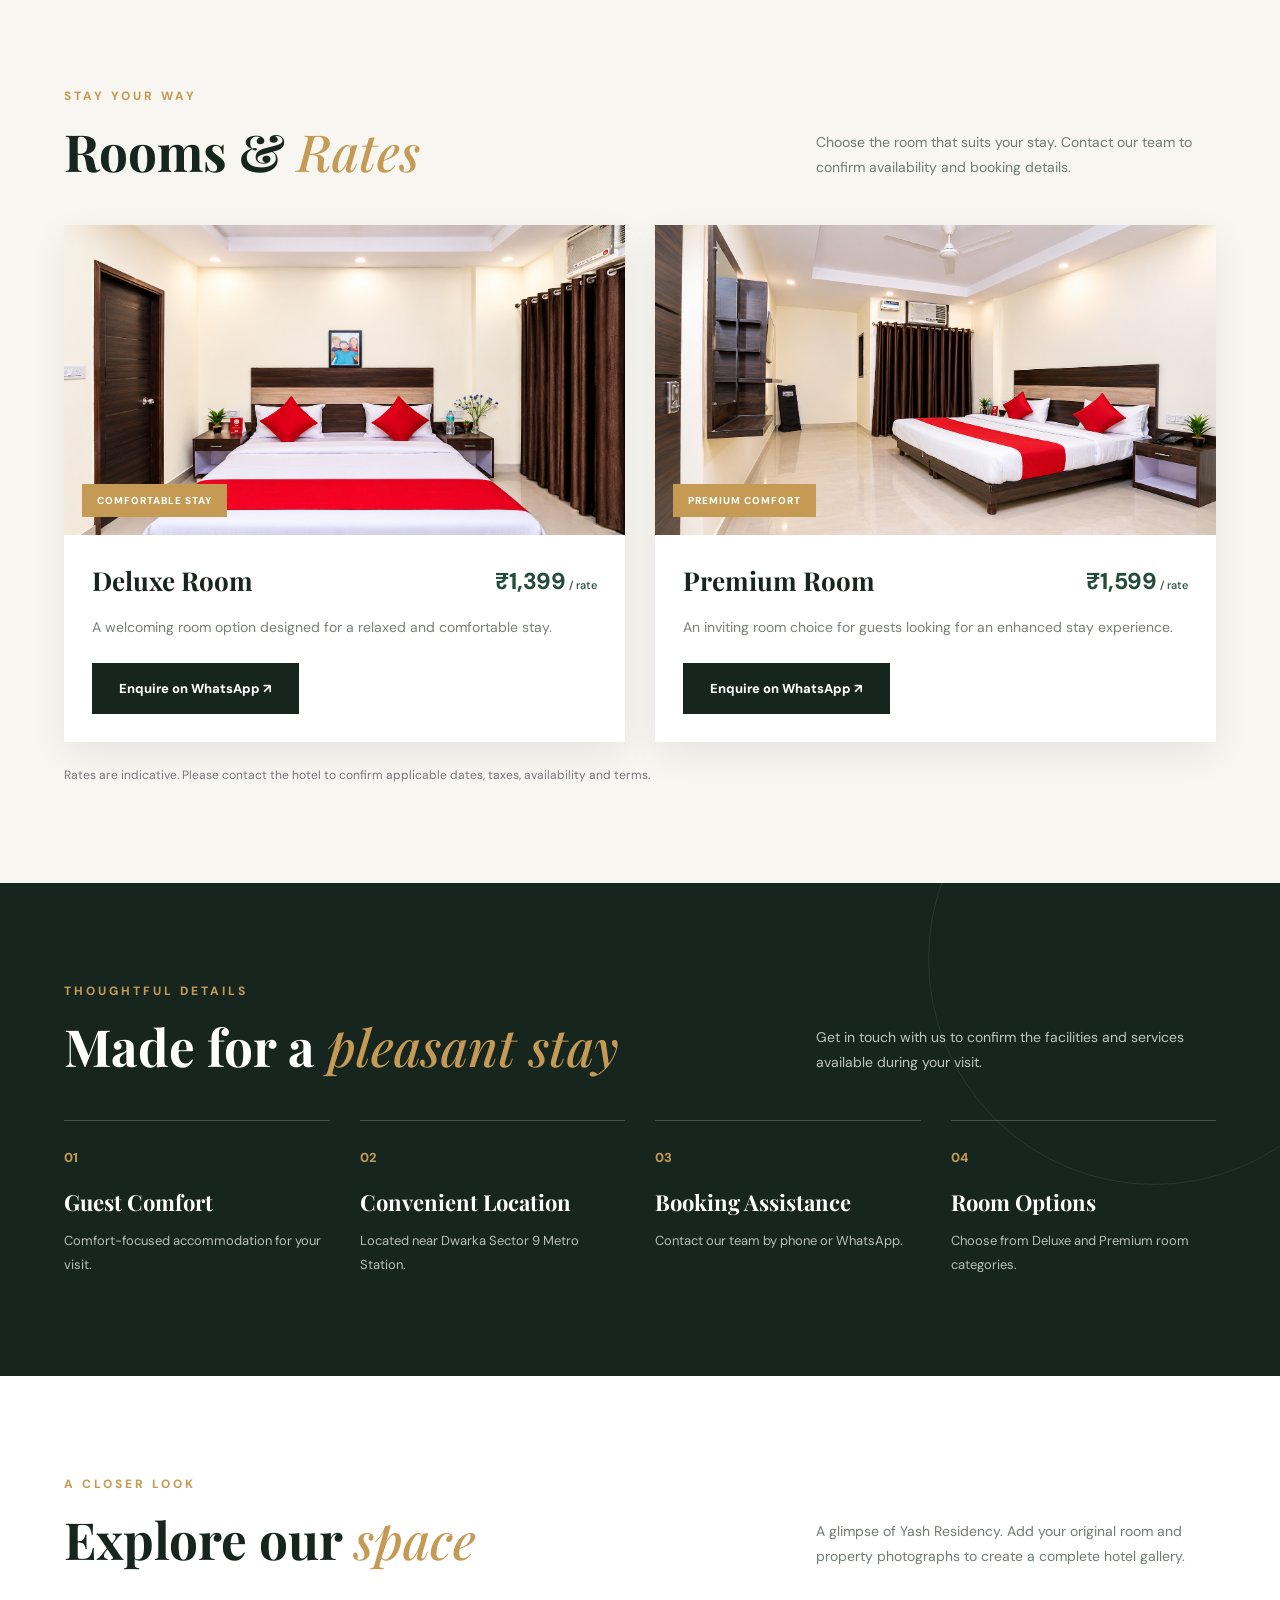
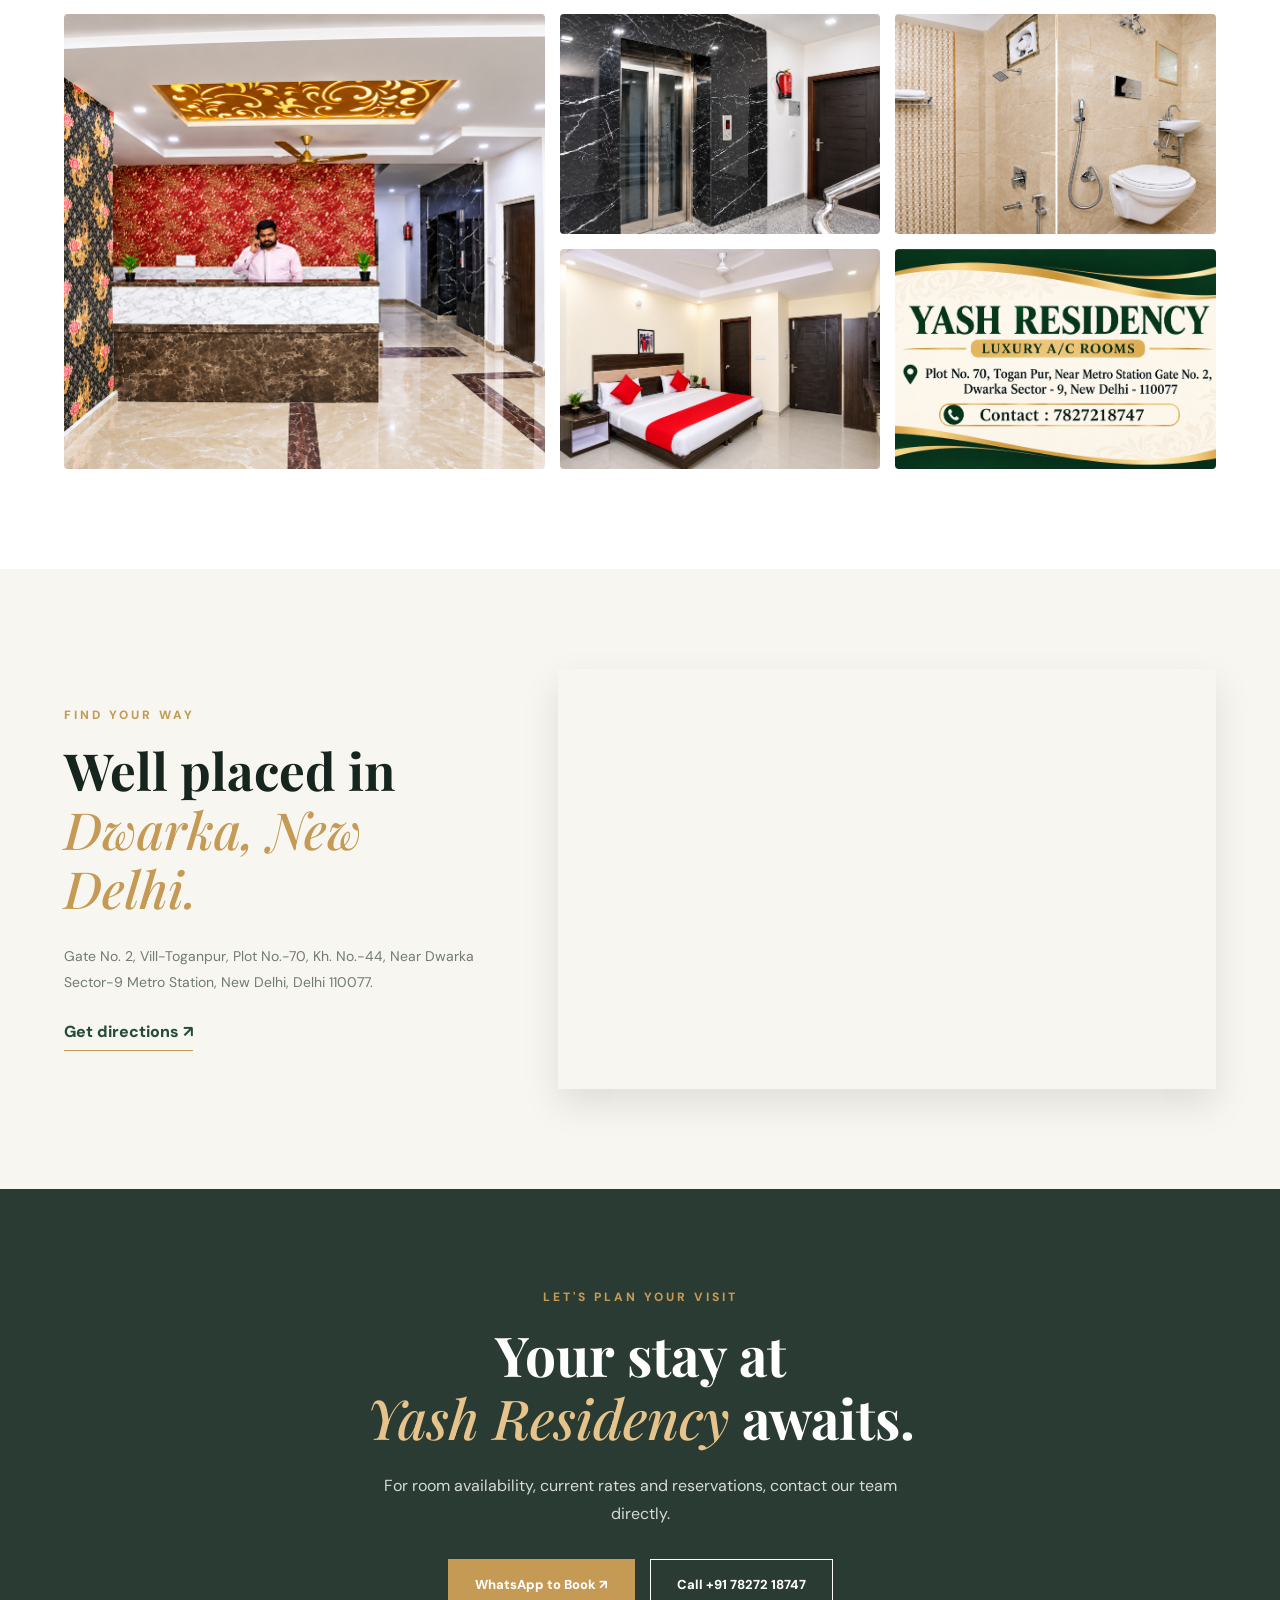
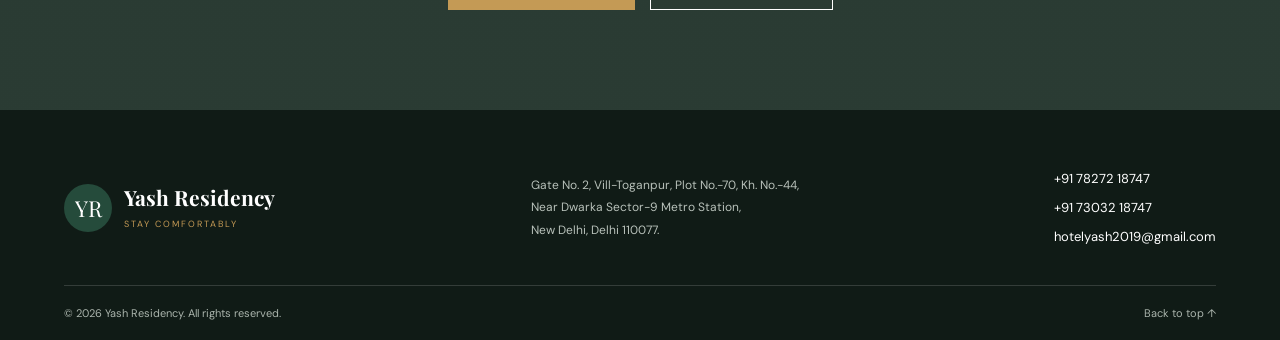
==== commit c3a73274: "Update index.html" ====
--- a/index.html
+++ b/index.html
@@ -123,7 +123,7 @@
   color:white;
   background:
     linear-gradient(90deg,rgba(10,25,19,.83),rgba(10,25,19,.35)),
-    url('/Modern Marble Lobby Reception.png') center 48%/cover no-repeat;
+    url('Modern Marble Lobby Reception.png') center 48%/cover no-repeat;
 }
 .hero-content{position:relative;z-index:2;padding:110px 0}
 .hero .eyebrow{color:#e6c58e}
@@ -557,7 +557,7 @@
 
     <div class="intro-visual">
       <div class="intro-photo">
-        <img src="images/Modern Cream Façade with Balconies.webp" alt="Yash Residency Building">
+        <img src="Modern Cream Façade with Balconies.webp" alt="Yash Residency Building">
       </div>
       <div class="experience-stamp">
         <strong>YR</strong>
@@ -595,7 +595,7 @@
 
       <article class="room-card">
         <div class="room-image">
-          <img src="images/dulex.webp" alt="Yash Residency Deluxe Room">
+          <img src="dulex.webp" alt="Yash Residency Deluxe Room">
           <span class="room-tag">COMFORTABLE STAY</span>
         </div>
         <div class="room-info">
@@ -610,7 +610,7 @@
 
       <article class="room-card">
         <div class="room-image">
-          <img src="images/1.webp" alt="Yash Residency Premium Room">
+          <img src="1.webp" alt="Yash Residency Premium Room">
           <span class="room-tag">PREMIUM COMFORT</span>
         </div>
         <div class="room-info">
@@ -681,19 +681,19 @@
 
     <div class="gallery-grid">
       <div class="gallery-item gallery-large">
-        <img src="images/Modern Marble Lobby Reception.png" alt="Yash Residency exterior">
+        <img src="Modern Marble Lobby Reception.png" alt="Yash Residency exterior">
       </div>
       <div class="gallery-item">
-        <img src="images/lift.webp" alt="Yash Residency building view">
+        <img src="lift.webp" alt="Yash Residency building view">
       </div>
       <div class="gallery-item">
-        <img src="images/bathroom.png" alt="Yash Residency property">
+        <img src="bathroom.png" alt="Yash Residency property">
       </div>
       <div class="gallery-item">
-        <img src="images/room.png" alt="Yash Residency front view">
+        <img src="room.png" alt="Yash Residency front view">
       </div>
        <div class="gallery-item">
-        <img src="images/card.png" alt="Yash Residency front view">
+        <img src="card.png" alt="Yash Residency front view">
       </div>
     </div>
 
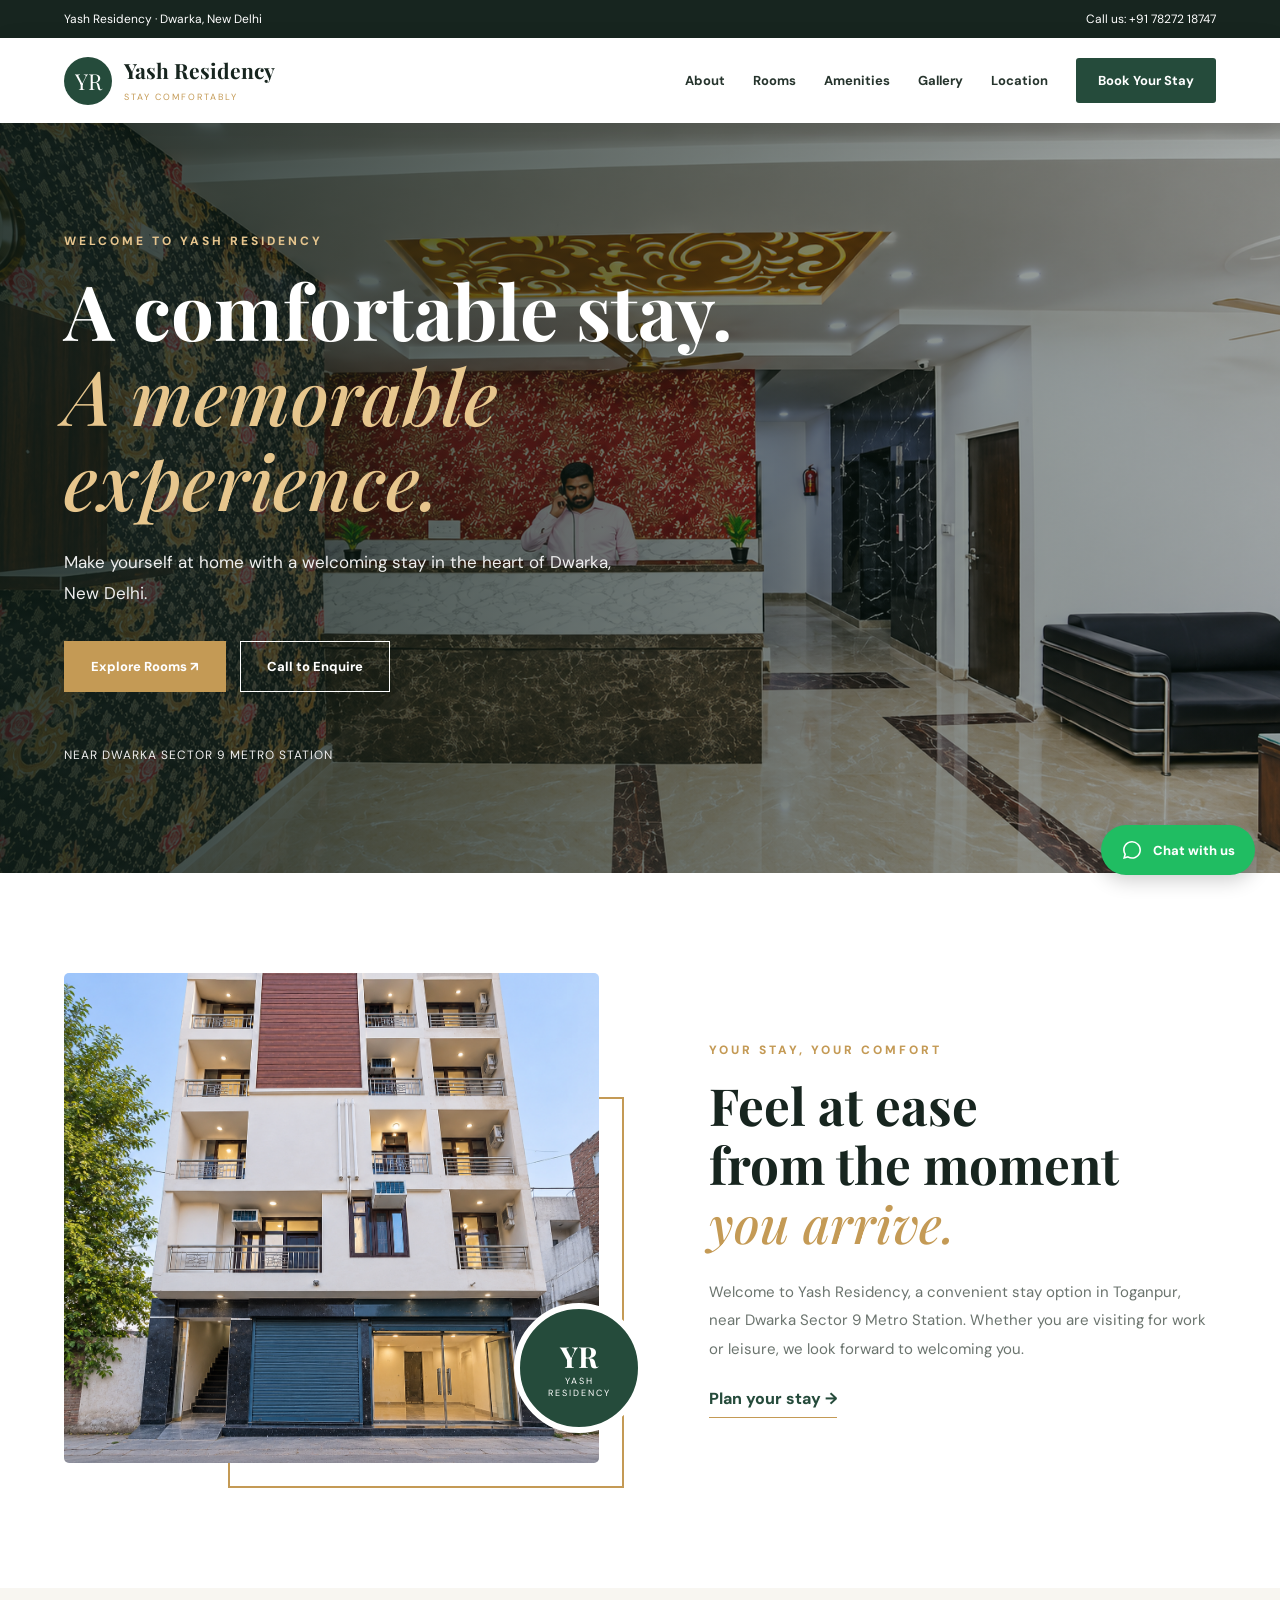
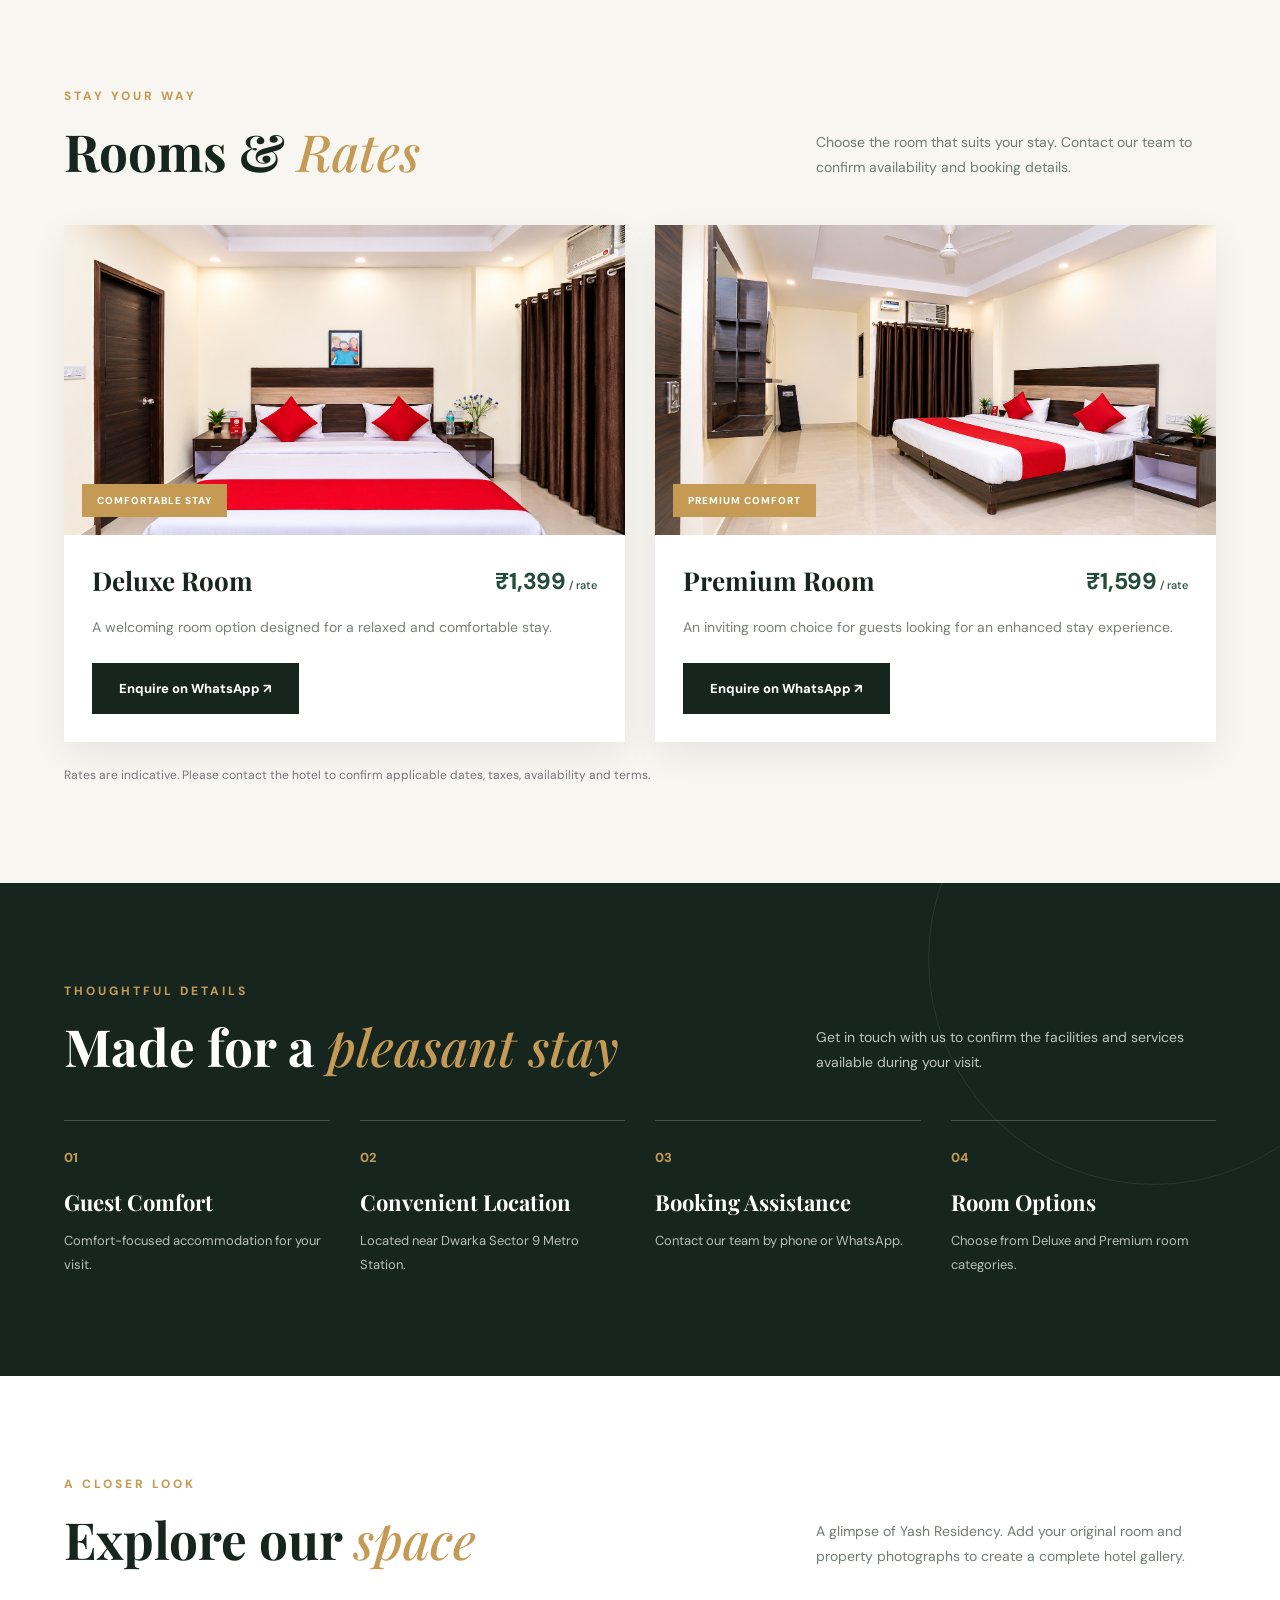
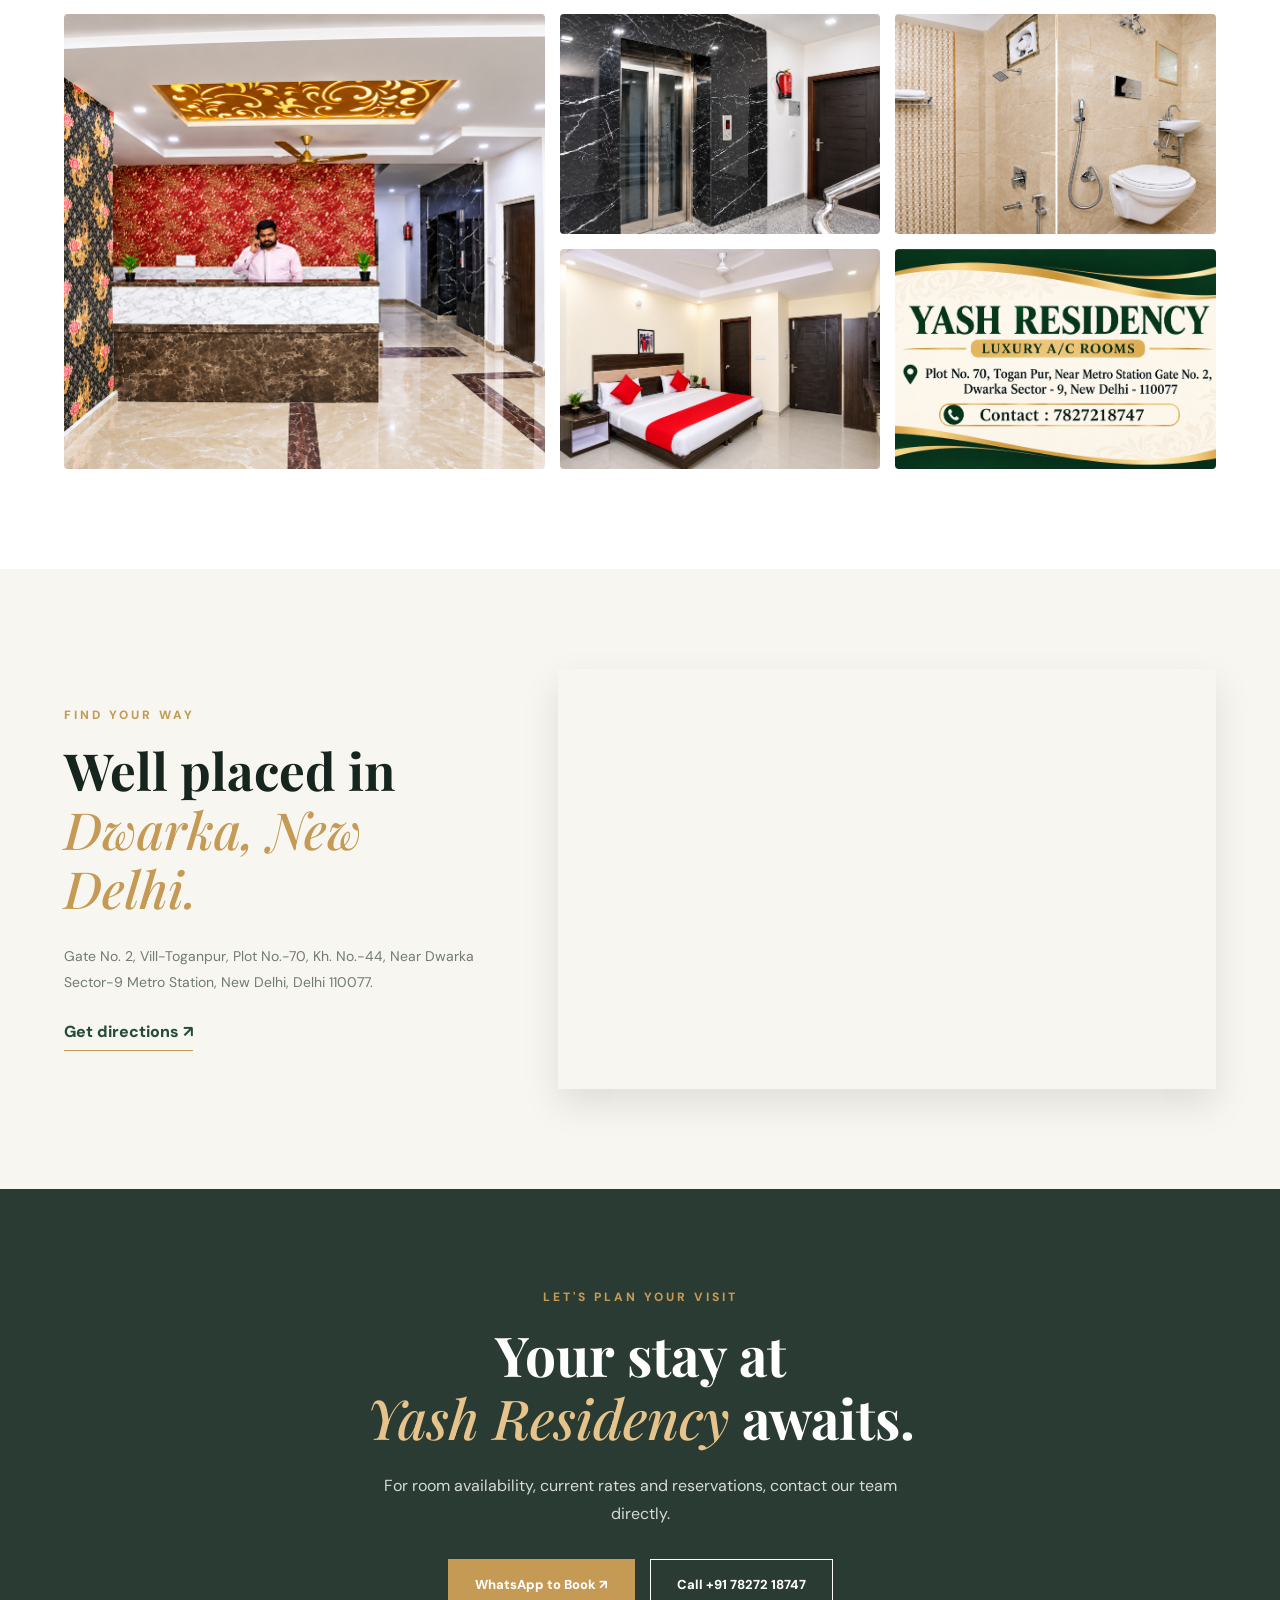
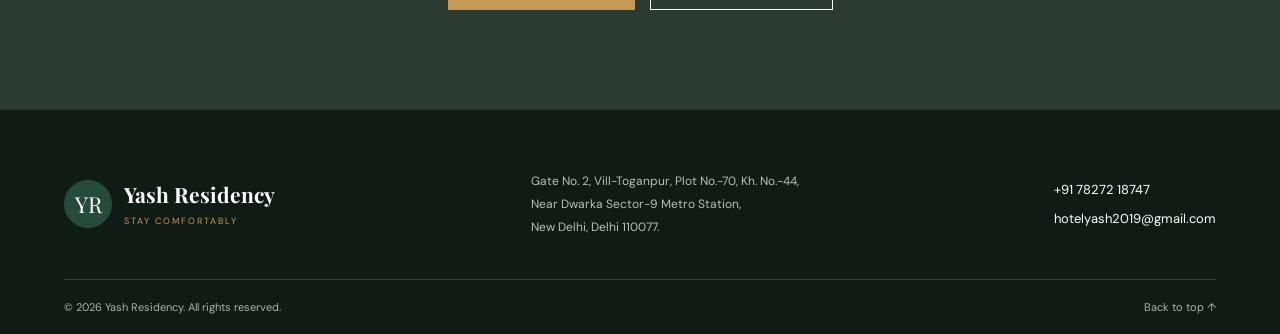
==== commit fe78b598: "Update index.html" ====
--- a/index.html
+++ b/index.html
@@ -764,7 +764,7 @@
 
       <div class="footer-contact">
         <a href="tel:+917827218747">+91 78272 18747</a>
-        <a href="tel:+917303218747">+91 73032 18747</a>
+        <!-- <a href="tel:+917303218747">+91 999025</a> -->
         <a href="mailto:hotelyash2019@gmail.com">hotelyash2019@gmail.com</a>
       </div>
 
